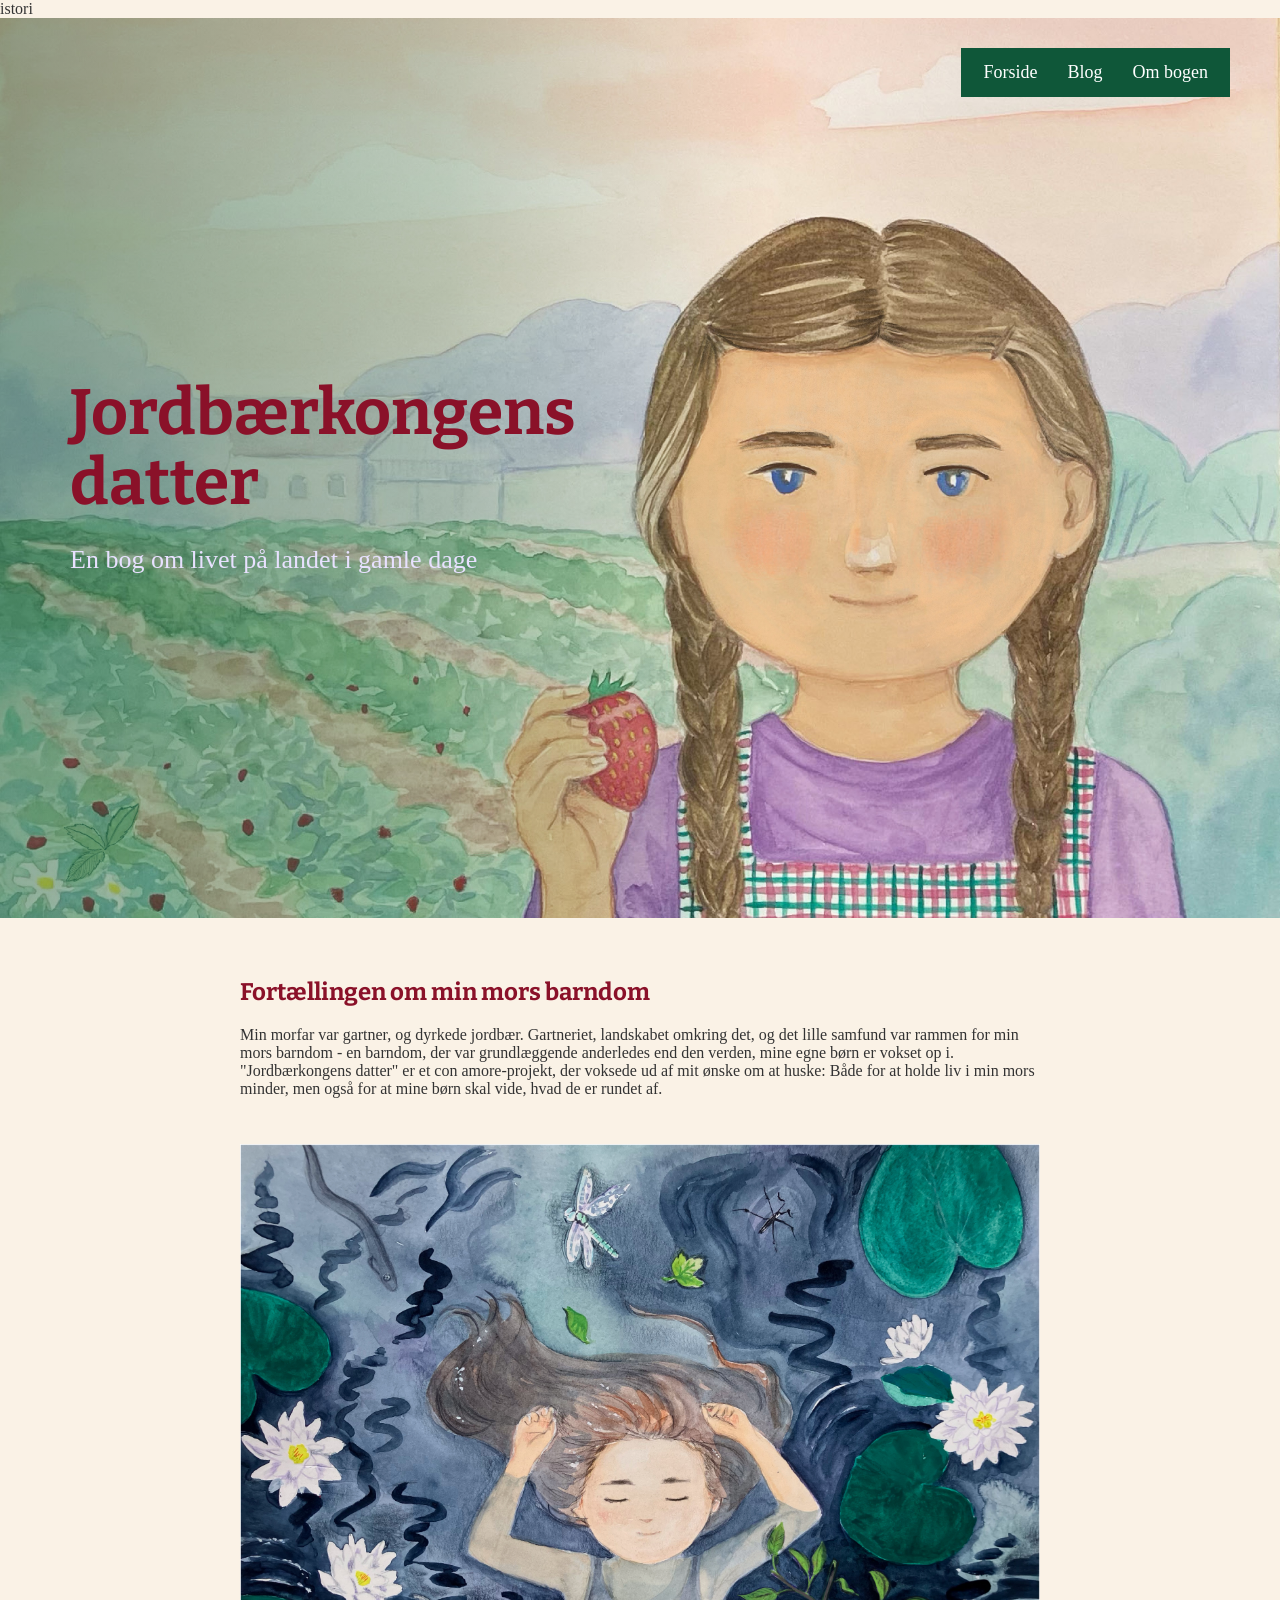
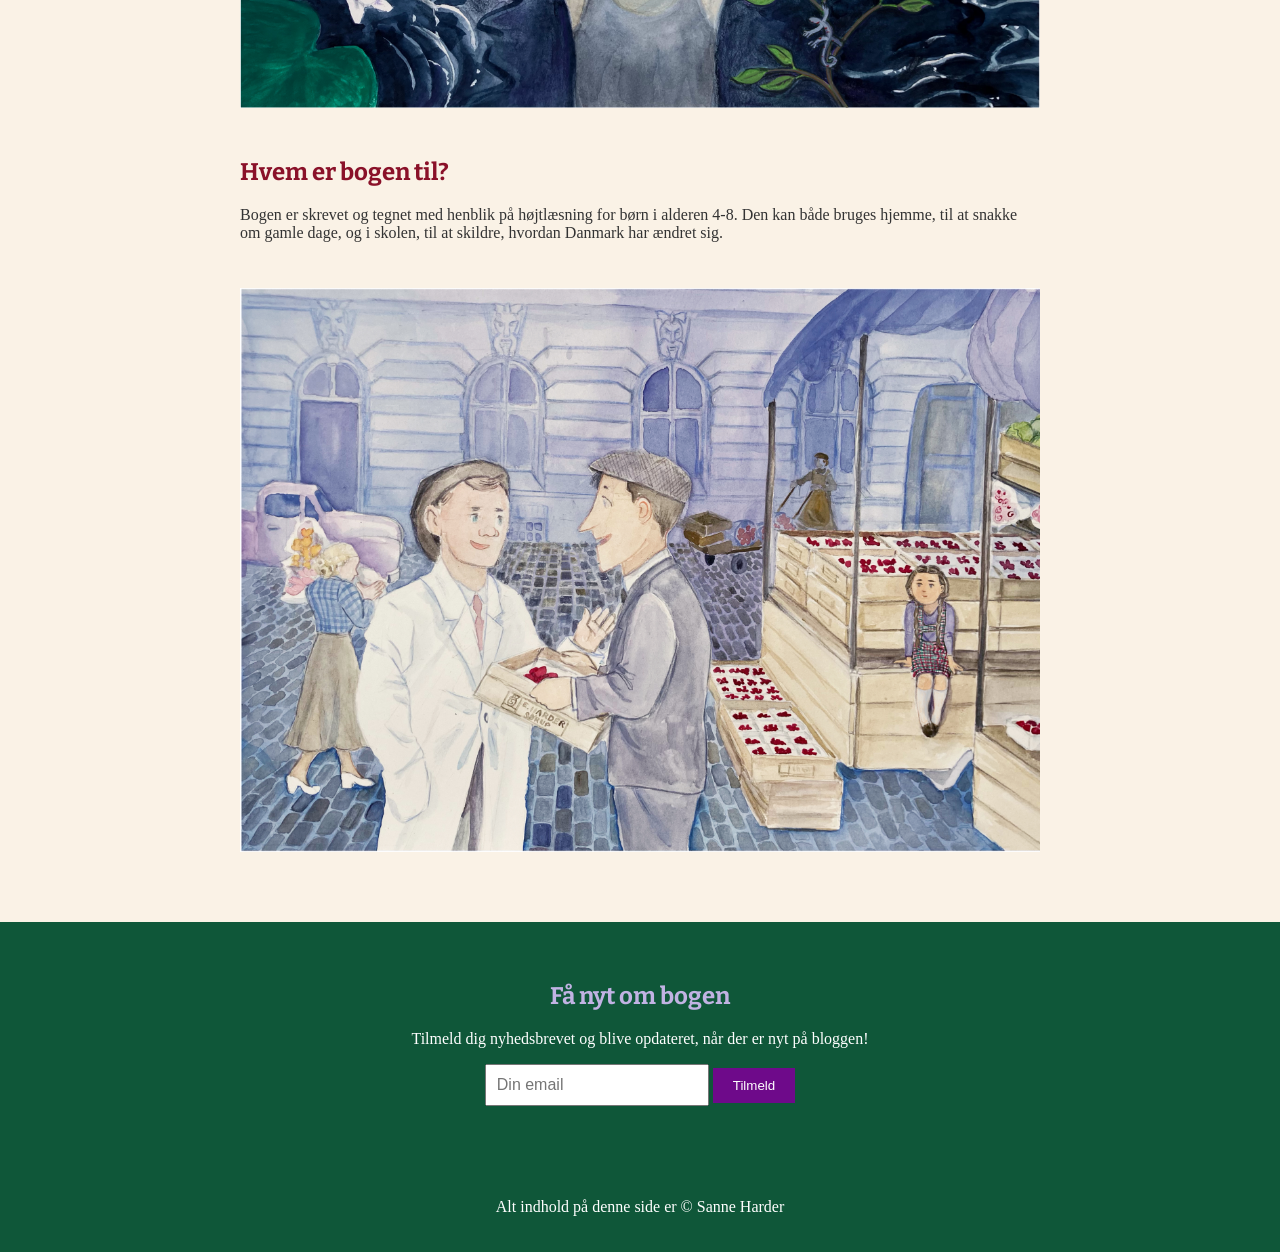
==== index.html @ 0c237968 "Update index.html" ====
istori<!DOCTYPE html>
<html lang="da">
<head>
<meta charset="UTF-8">
<meta name="viewport" content="width=device-width, initial-scale=1.0">
<title>Jordbærkongens datter</title>
<link rel="stylesheet" href="css/style.css">
  <link href="https://fonts.googleapis.com/css2?family=Bitter:wght@400;600&display=swap" rel="stylesheet">
</head>

<body>

<header class="hero">

<nav class="nav">
<a href="index.html">Forside</a>
<a href="blog.html">Blog</a>
<a href="about.html">Om bogen</a>
</nav>

<div class="hero-text">
<h1>Jordbærkongens datter</h1>
<p class="subtitle">En bog om livet på landet i gamle dage</p>
</div>

</header>

<section class="content">

<h2>Fortællingen om min mors barndom</h2>

<p>
Min morfar var gartner, og dyrkede jordbær. Gartneriet, landskabet omkring det, og det lille samfund var rammen for min mors barndom - en barndom, der var grundlæggende anderledes end den verden, mine egne børn er vokset op i.
"Jordbærkongens datter" er et con amore-projekt, der voksede ud af mit ønske om at huske: Både for at holde liv i min mors minder, men også for at mine børn skal vide, hvad de er rundet af. 
</p>

<img src="images/illustration1.jpg" class="illustration">

<h2>Hvem er bogen til?</h2>

<p>
Bogen er skrevet og tegnet med henblik på højtlæsning for børn i alderen 4-8. Den kan både bruges hjemme, til at snakke om gamle dage, og i skolen, til at skildre, hvordan Danmark har ændret sig. 
</p>

<img src="images/illustration2.jpg" class="illustration">


</section>

<section class="newsletter">

<h2 style="color: #c1b3e3;">Få nyt om bogen</h2>

<p>Tilmeld dig nyhedsbrevet og blive opdateret, når der er nyt på bloggen!</p>

<form>
<input type="email" placeholder="Din email">
<button>Tilmeld</button>
</form>

</section>

<footer>

<p>Alt indhold på denne side er © Sanne Harder</p>

</footer>

</body>
</html>
---- css/style.css ----
body{
margin:0;
font-family: Georgia, serif;
background:#faf2e6;
color:#333;
}

h1, h2, h3, h4, h5, h6{
font-family: "Bitter", Georgia, serif;
    color: #8a1129;
}

.nav{
position:absolute;
top:30px;
right:50px;
display:flex;
gap:30px;
padding:14px 22px;
background:#0F5739;
}

.nav a{
color:white;
text-decoration:none;
font-size:18px;
}

.hero{
height:100vh;
background:
linear-gradient(to right, rgba(15,87,57,0.45) 0%, rgba(15,87,57,0.25) 35%, rgba(15,87,57,0) 60%),
url("../images/jordbaerkongens_datter.jpg");
background-size:cover;
background-position:center;
color:white;
position:relative;
}

.hero-text{
position:absolute;
left:70px;
top:50%;
transform:translateY(-50%);
max-width:420px;
text-align:left;
}

.hero-text h1{
font-size:64px;
line-height:1.1;
margin-bottom:10px;
}

.subtitle{
font-size:26px;
color:#E8E1FF;
}

.banner img{
width:100%;
height:300px;
object-fit:cover;
}

.content{
max-width:800px;
margin:auto;
padding:40px;
}

.illustration{
width:100%;
margin:30px 0;
}

.newsletter{
background:#0F5739;
color:white;
text-align:center;
padding:40px;
}

.newsletter input{
padding:10px;
font-size:16px;
}

.newsletter button{
background:#6E0A8A;
color:white;
border:none;
padding:10px 20px;
}

.post{
margin-bottom:40px;
}

.date{
color:#6E0A8A;
font-size:14px;
}

footer{
text-align:center;
padding:20px;
background:#0F5739;
color:white;
}

/* Mobile */

@media (max-width:768px){

.hero{
background:none;
color:#0F5739;
}

.hero-text h1{
font-size:36px;
}

.nav{
flex-direction:column;
align-items:center;
}

}
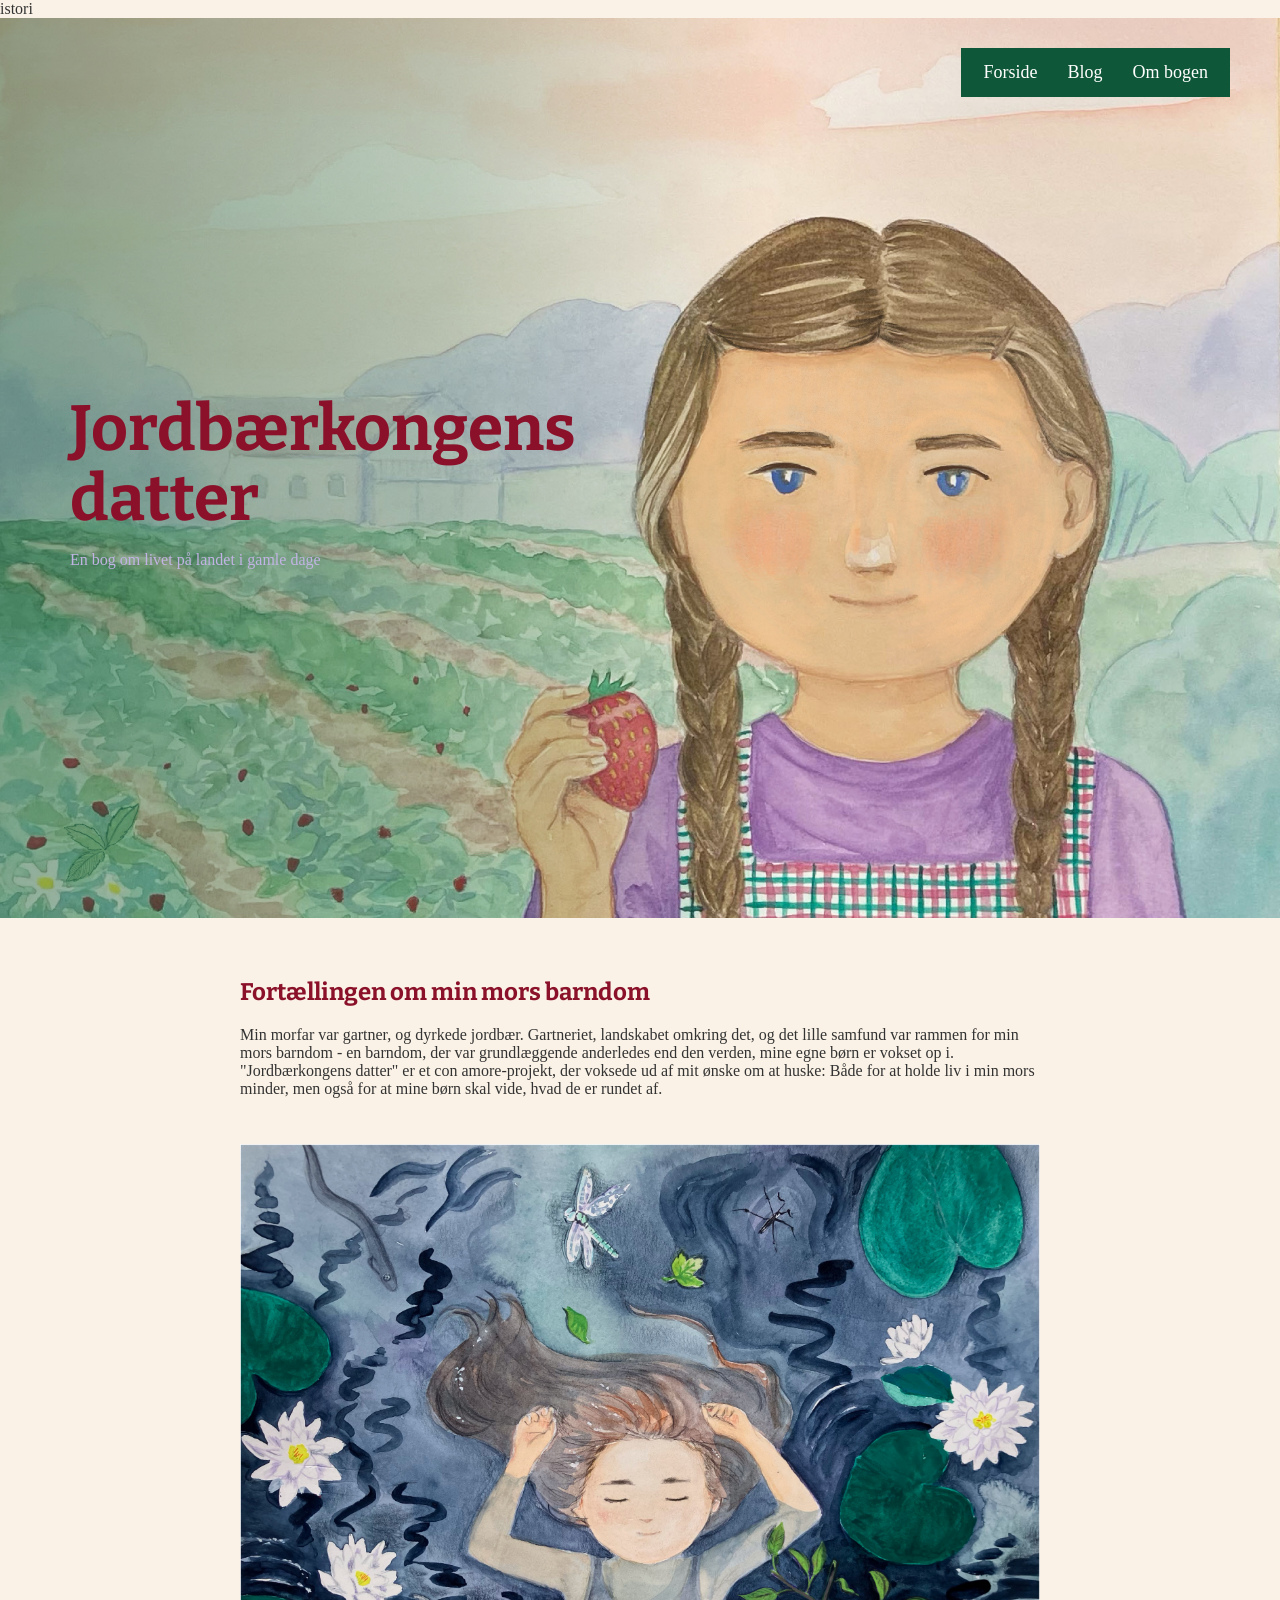
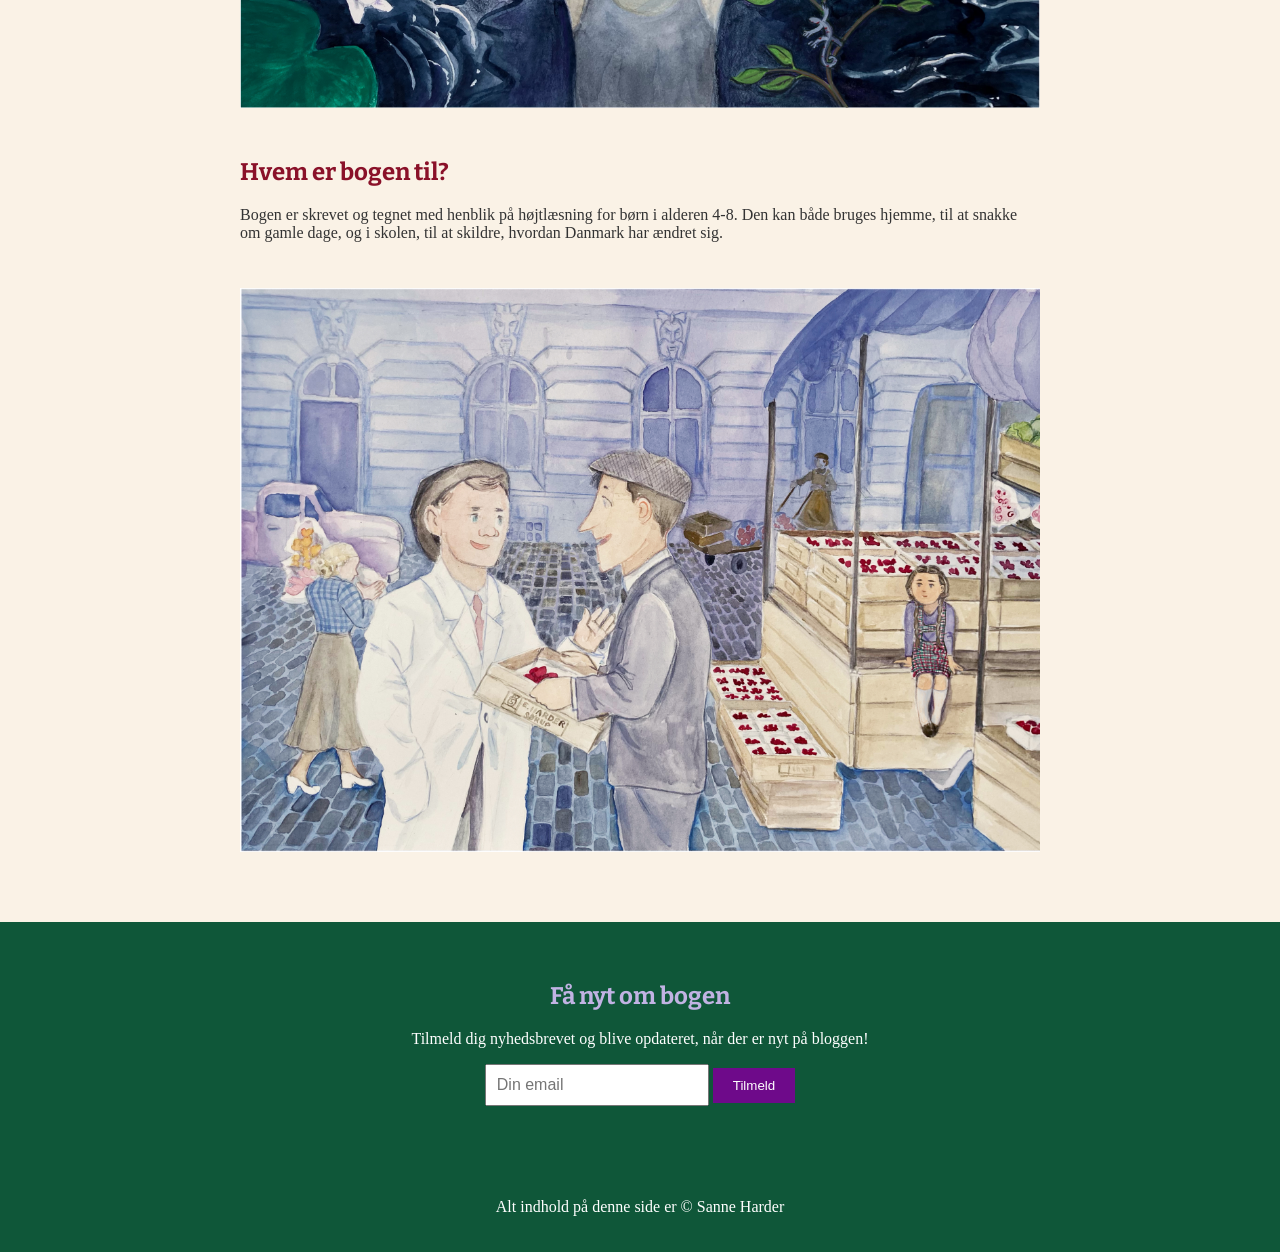
==== commit 9f3a2bda: "Update index.html" ====
--- a/index.html
+++ b/index.html
@@ -20,7 +20,7 @@
 
 <div class="hero-text">
 <h1>Jordbærkongens datter</h1>
-<p class="subtitle">En bog om livet på landet i gamle dage</p>
+<p style="color: #c1b3e3; class="subtitle">En bog om livet på landet i gamle dage</p>
 </div>
 
 </header>
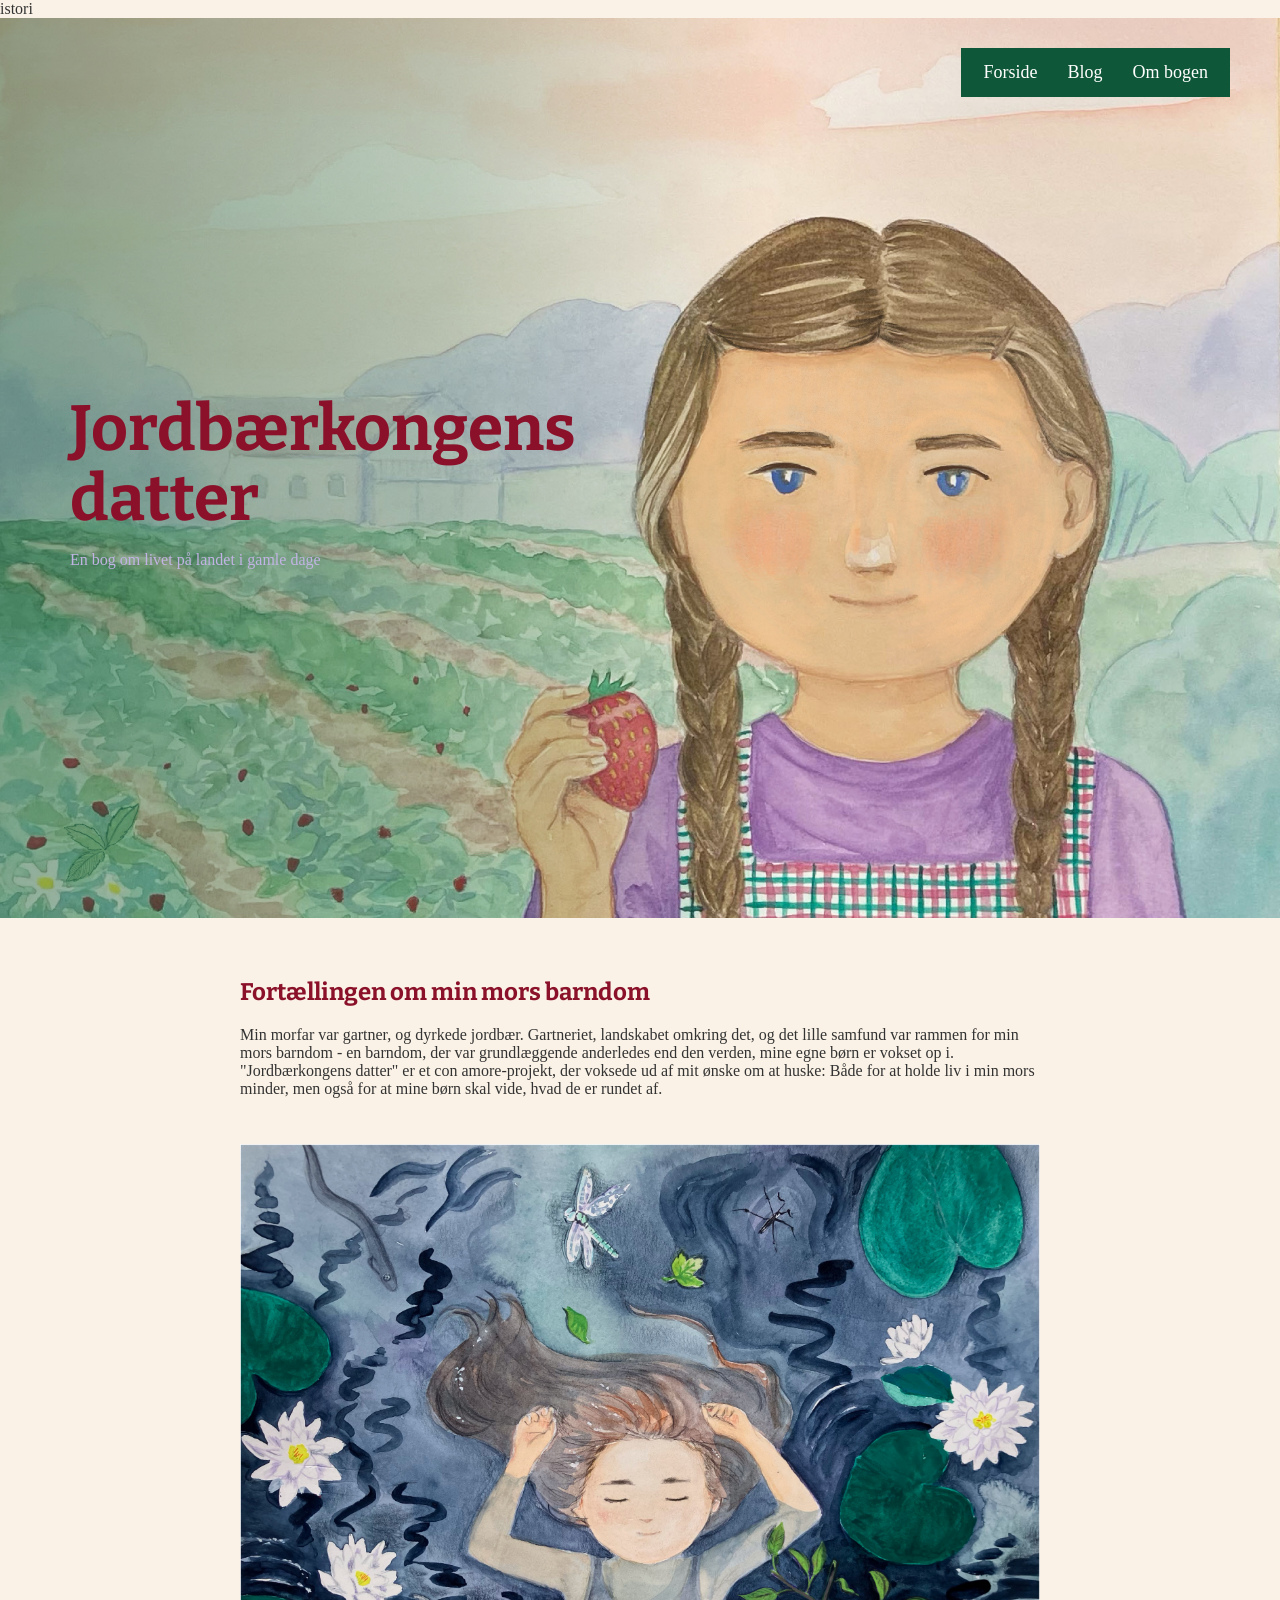
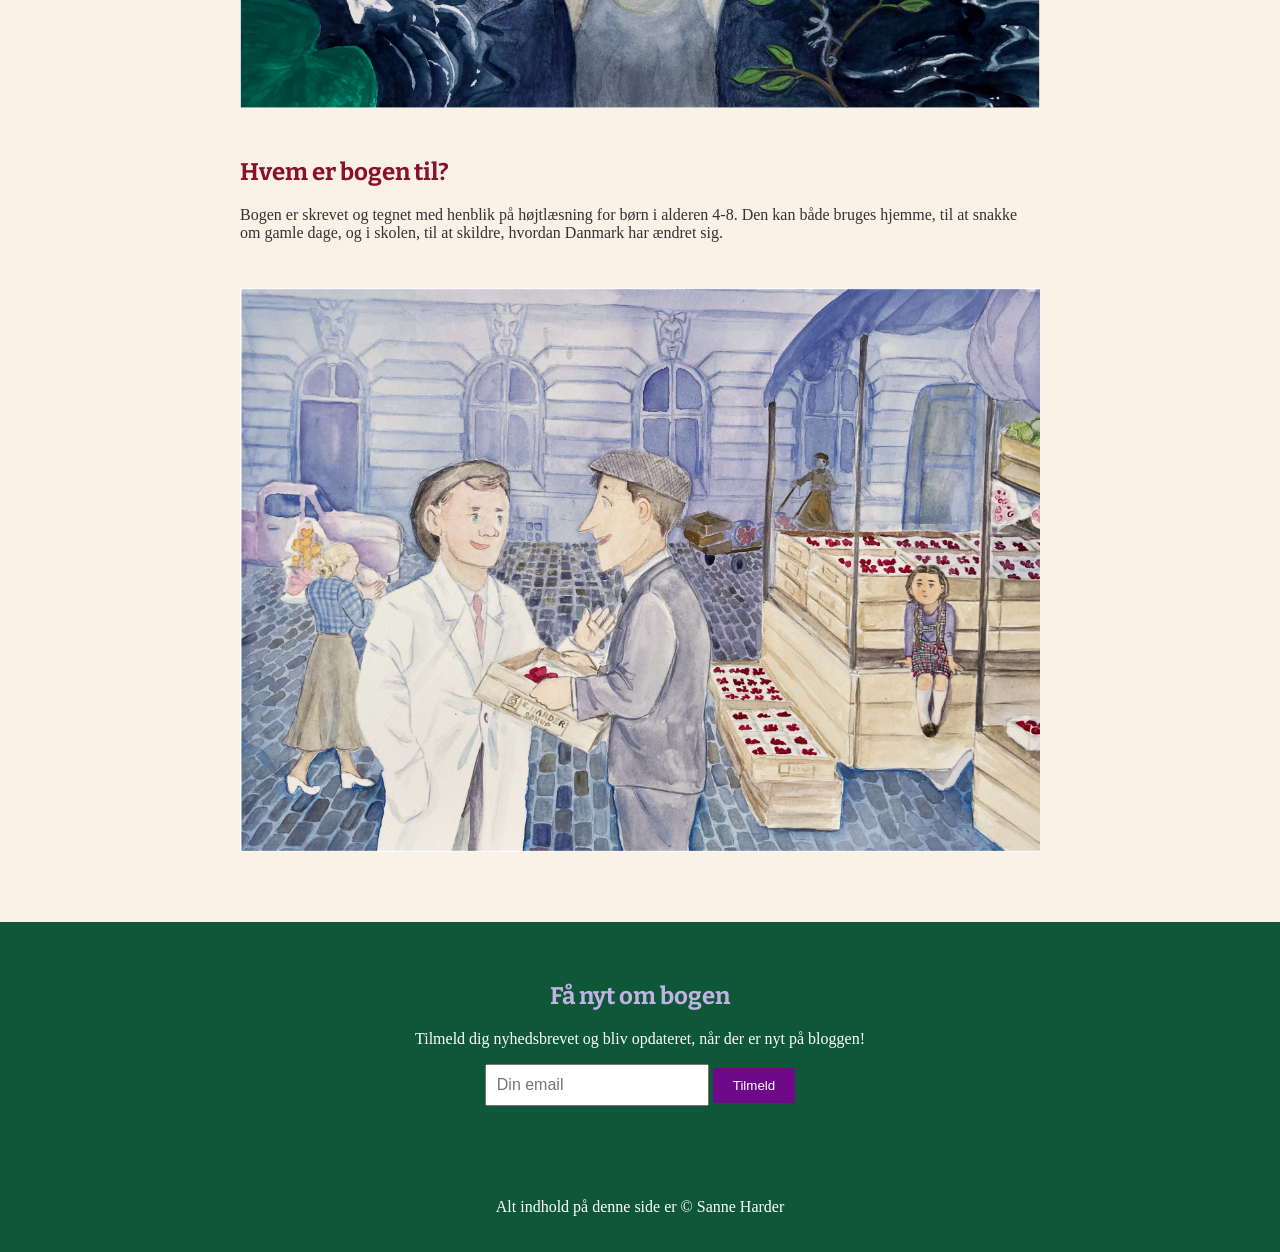
==== commit 4a353c30: "Update index.html" ====
--- a/index.html
+++ b/index.html
@@ -51,7 +51,7 @@
 
 <h2 style="color: #c1b3e3;">Få nyt om bogen</h2>
 
-<p>Tilmeld dig nyhedsbrevet og blive opdateret, når der er nyt på bloggen!</p>
+<p>Tilmeld dig nyhedsbrevet og bliv opdateret, når der er nyt på bloggen!</p>
 
 <form>
 <input type="email" placeholder="Din email">
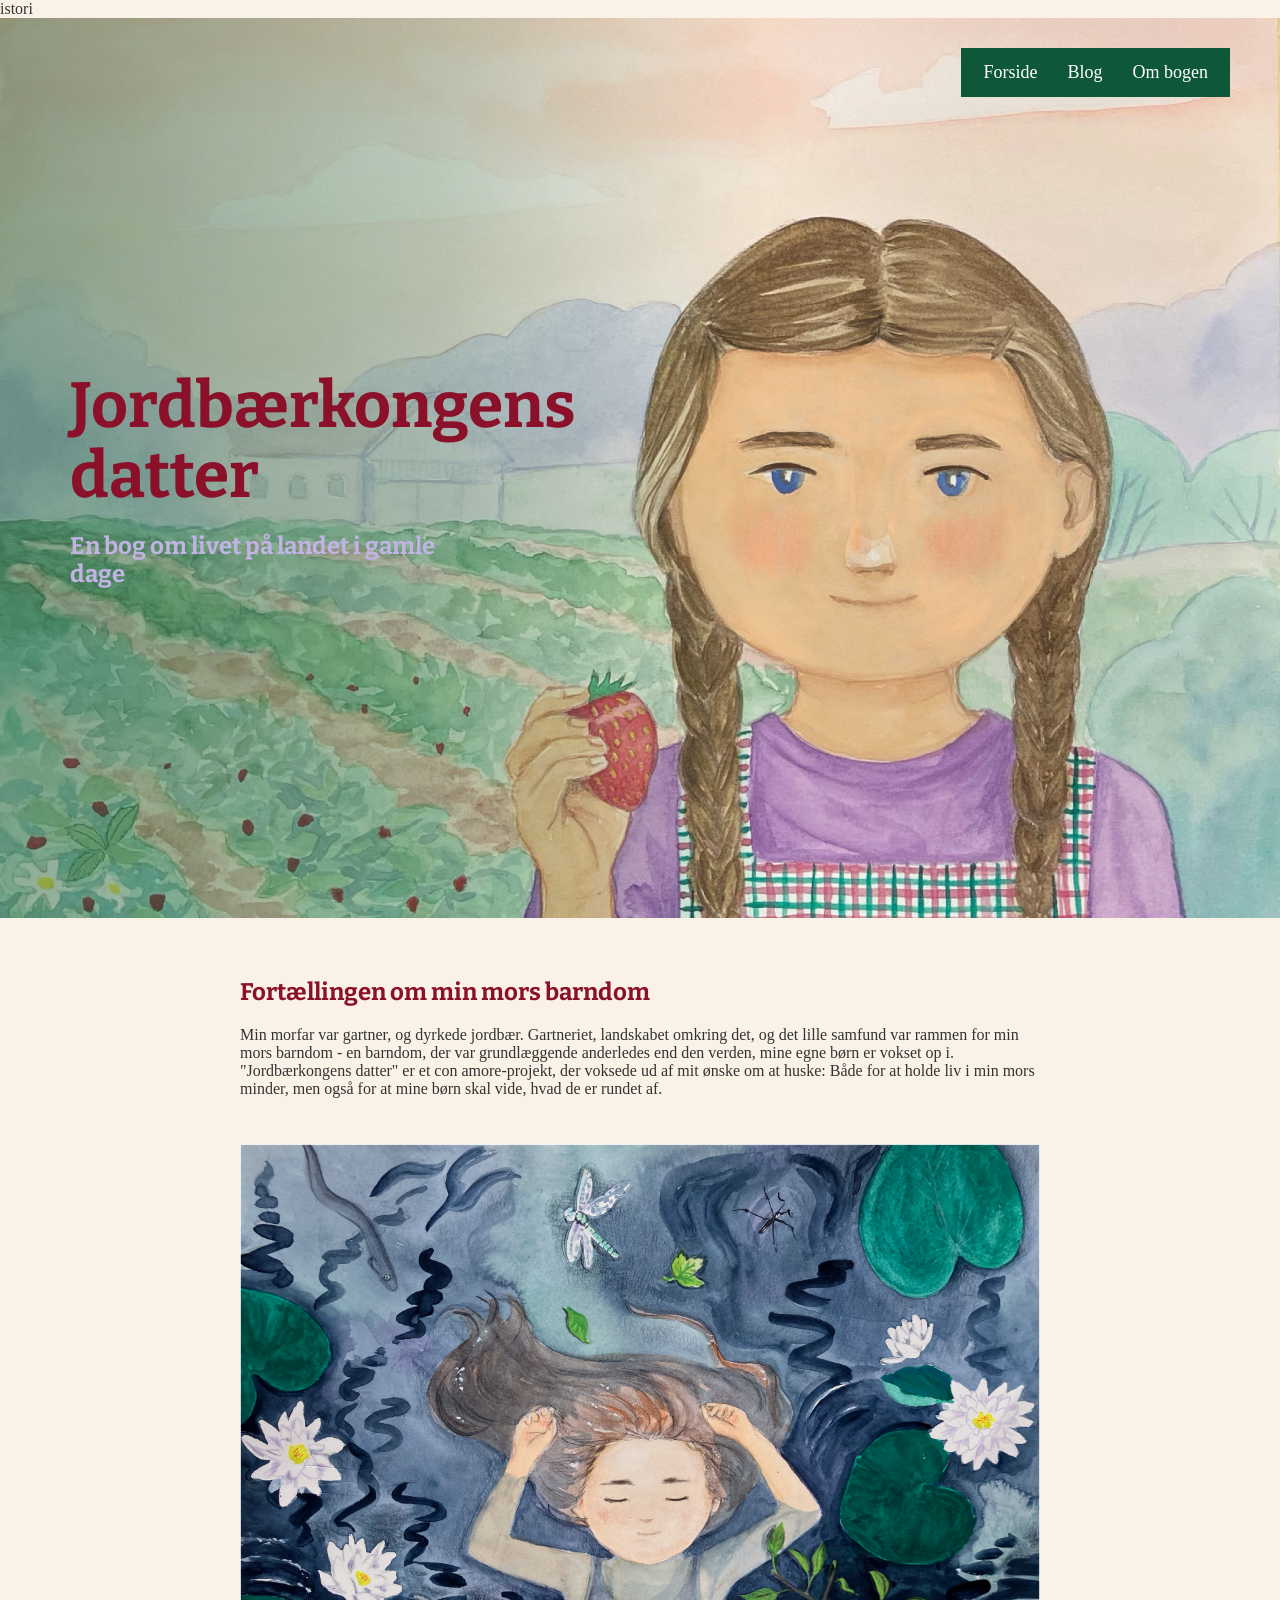
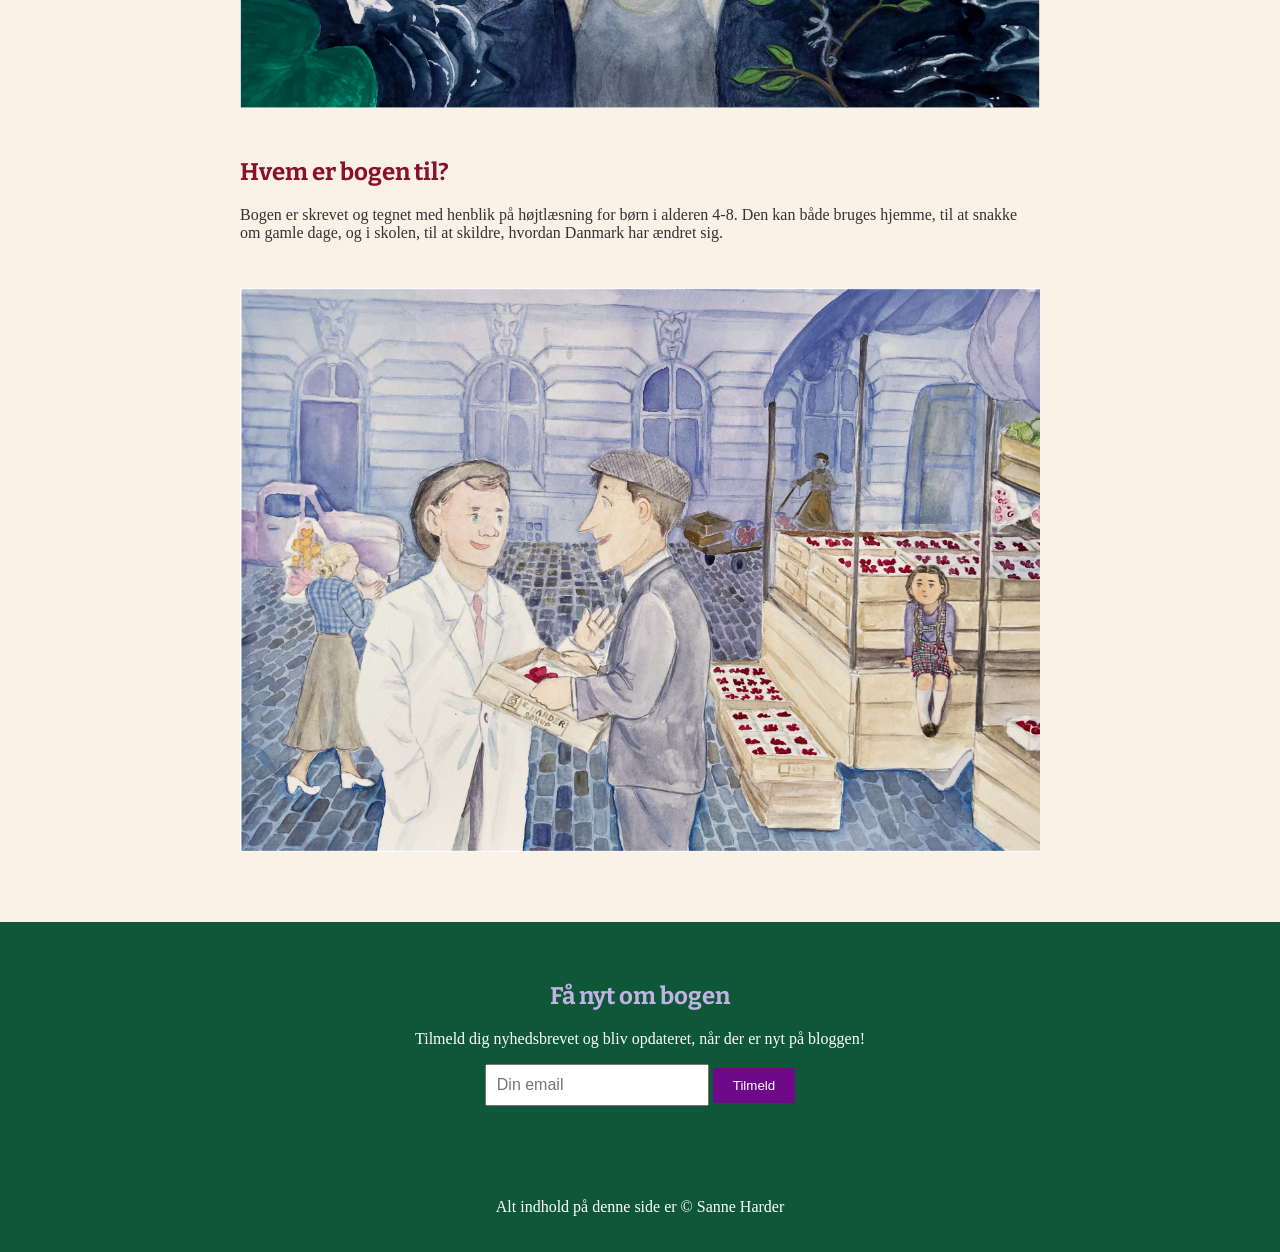
==== commit 55258fe7: "Update index.html" ====
--- a/index.html
+++ b/index.html
@@ -20,7 +20,7 @@
 
 <div class="hero-text">
 <h1>Jordbærkongens datter</h1>
-<p style="color: #c1b3e3; class="subtitle">En bog om livet på landet i gamle dage</p>
+<h2 style="color: #c1b3e3; class="subtitle">En bog om livet på landet i gamle dage</h2>
 </div>
 
 </header>
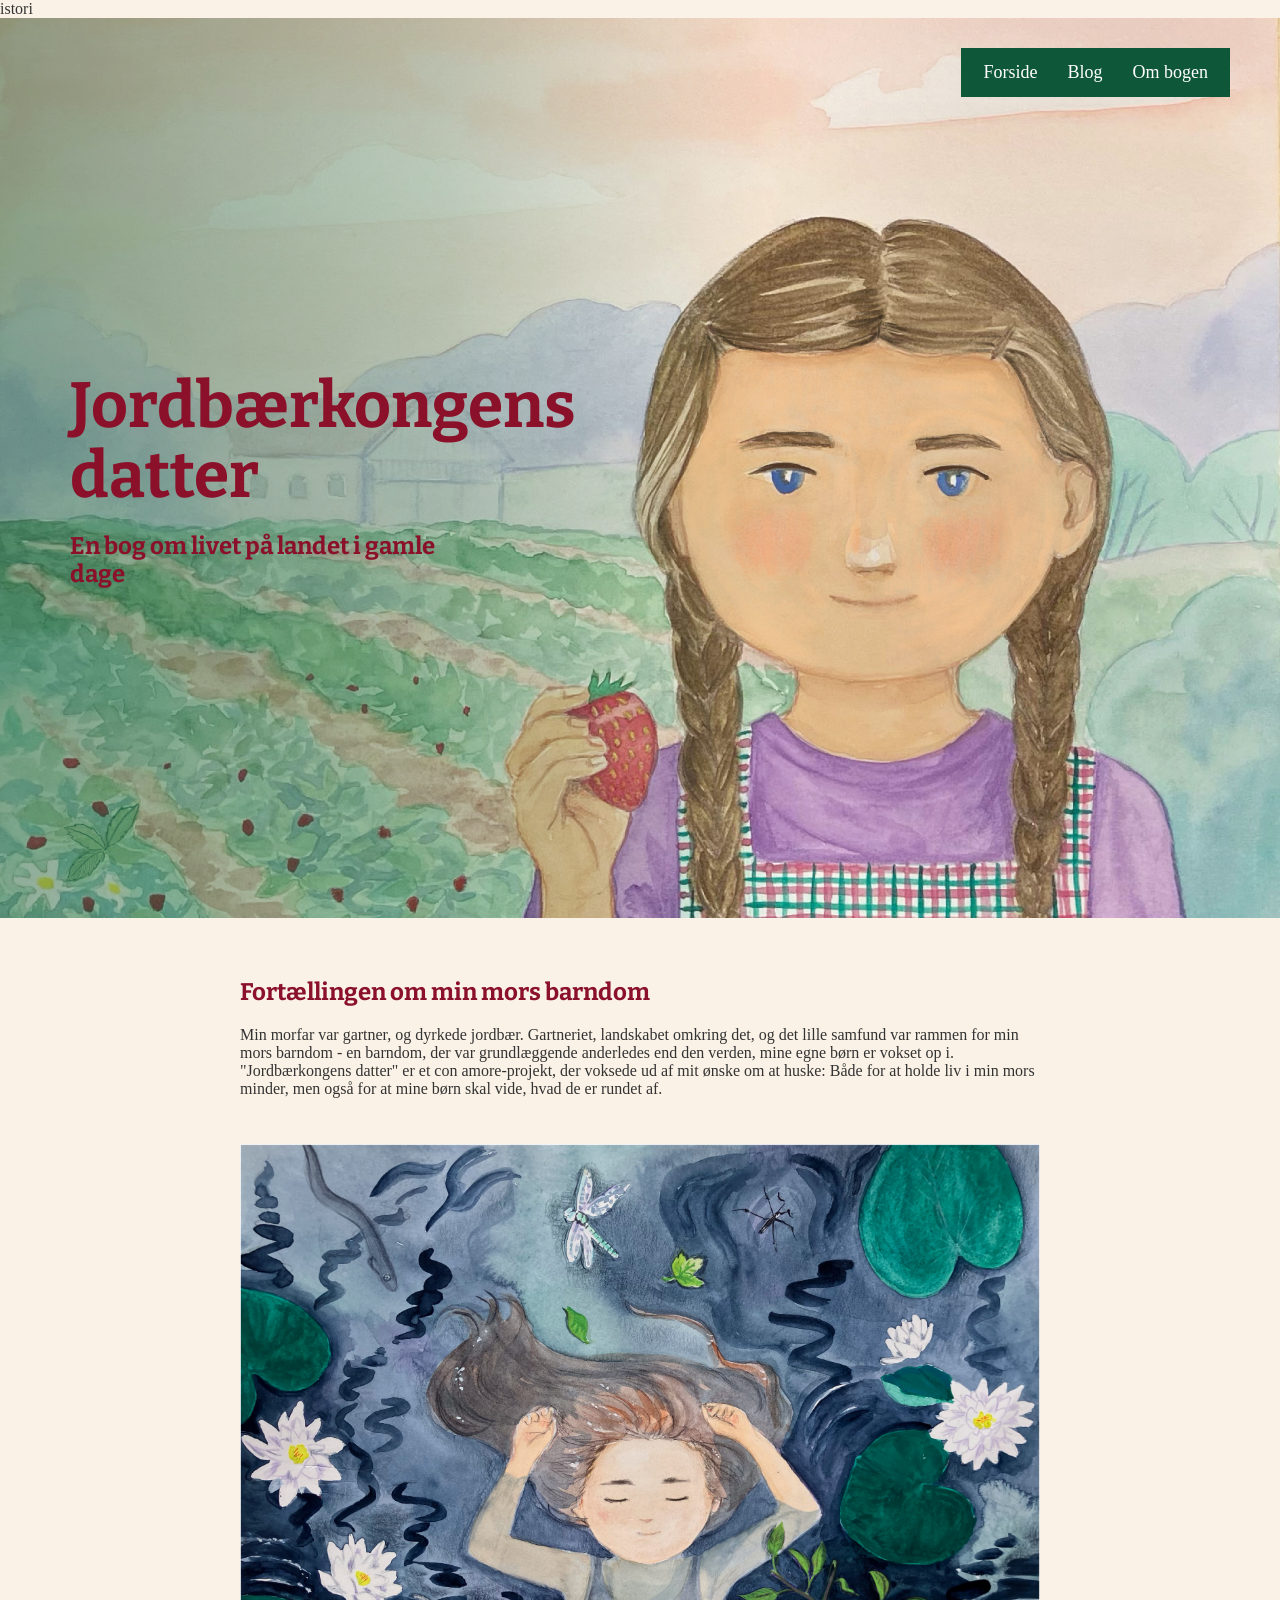
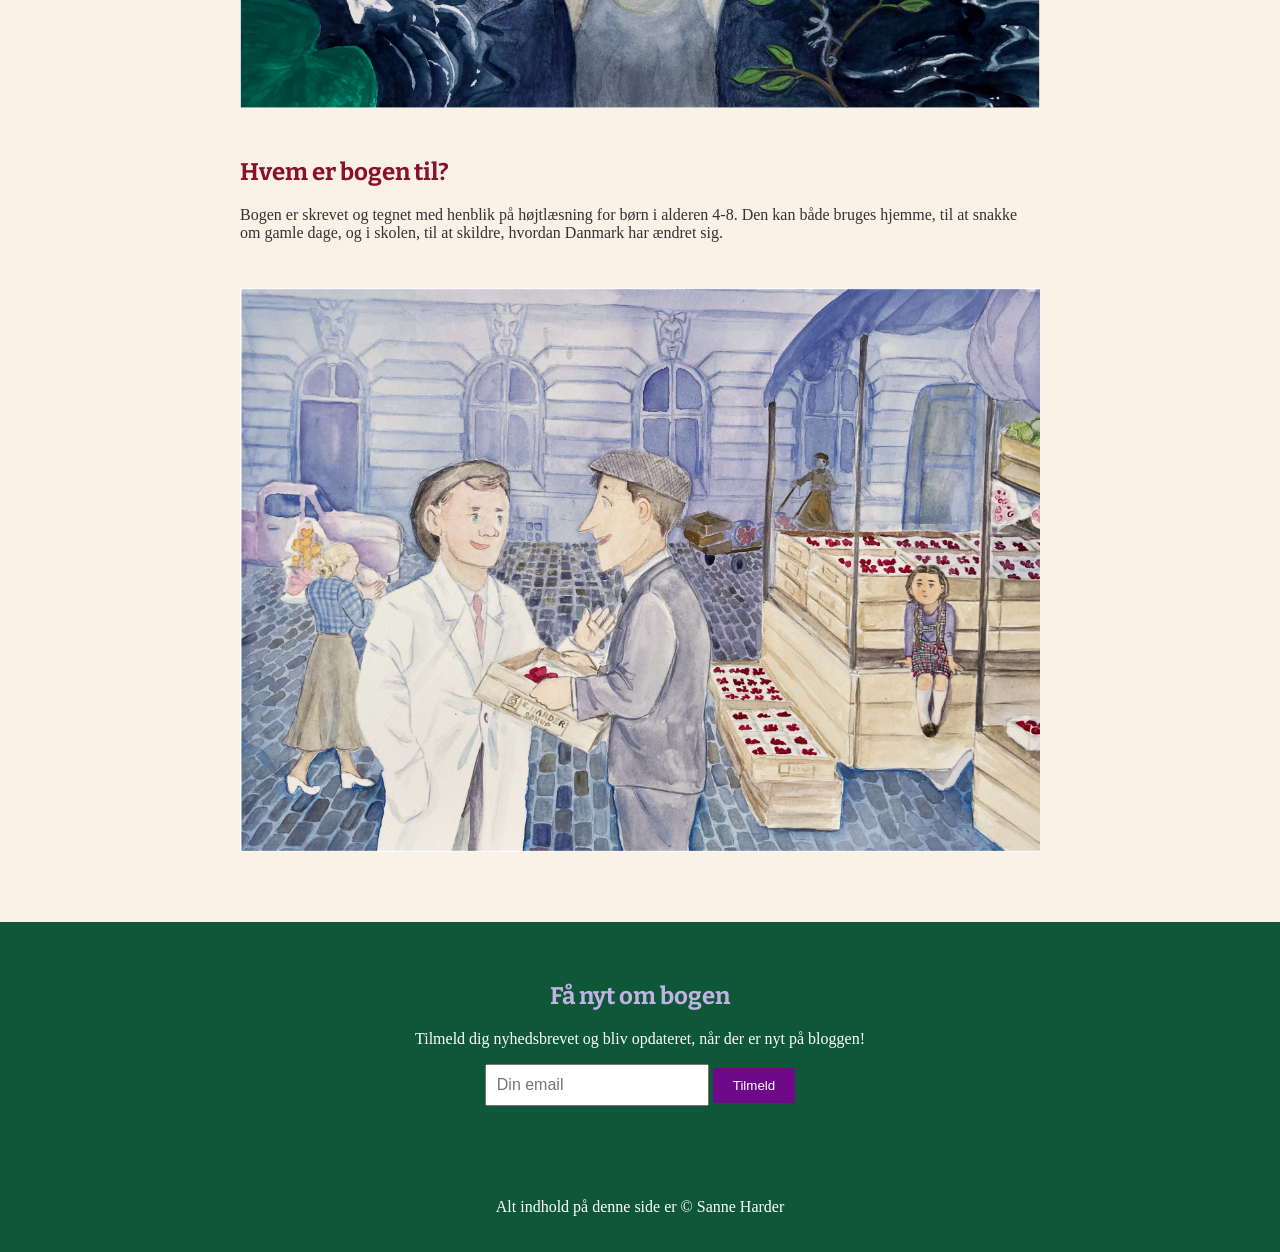
==== commit d6639fda: "Update index.html" ====
--- a/index.html
+++ b/index.html
@@ -20,7 +20,7 @@
 
 <div class="hero-text">
 <h1>Jordbærkongens datter</h1>
-<h2 style="color: #c1b3e3; class="subtitle">En bog om livet på landet i gamle dage</h2>
+<h2 style="color: #8a1129; class="subtitle">En bog om livet på landet i gamle dage</h2>
 </div>
 
 </header>
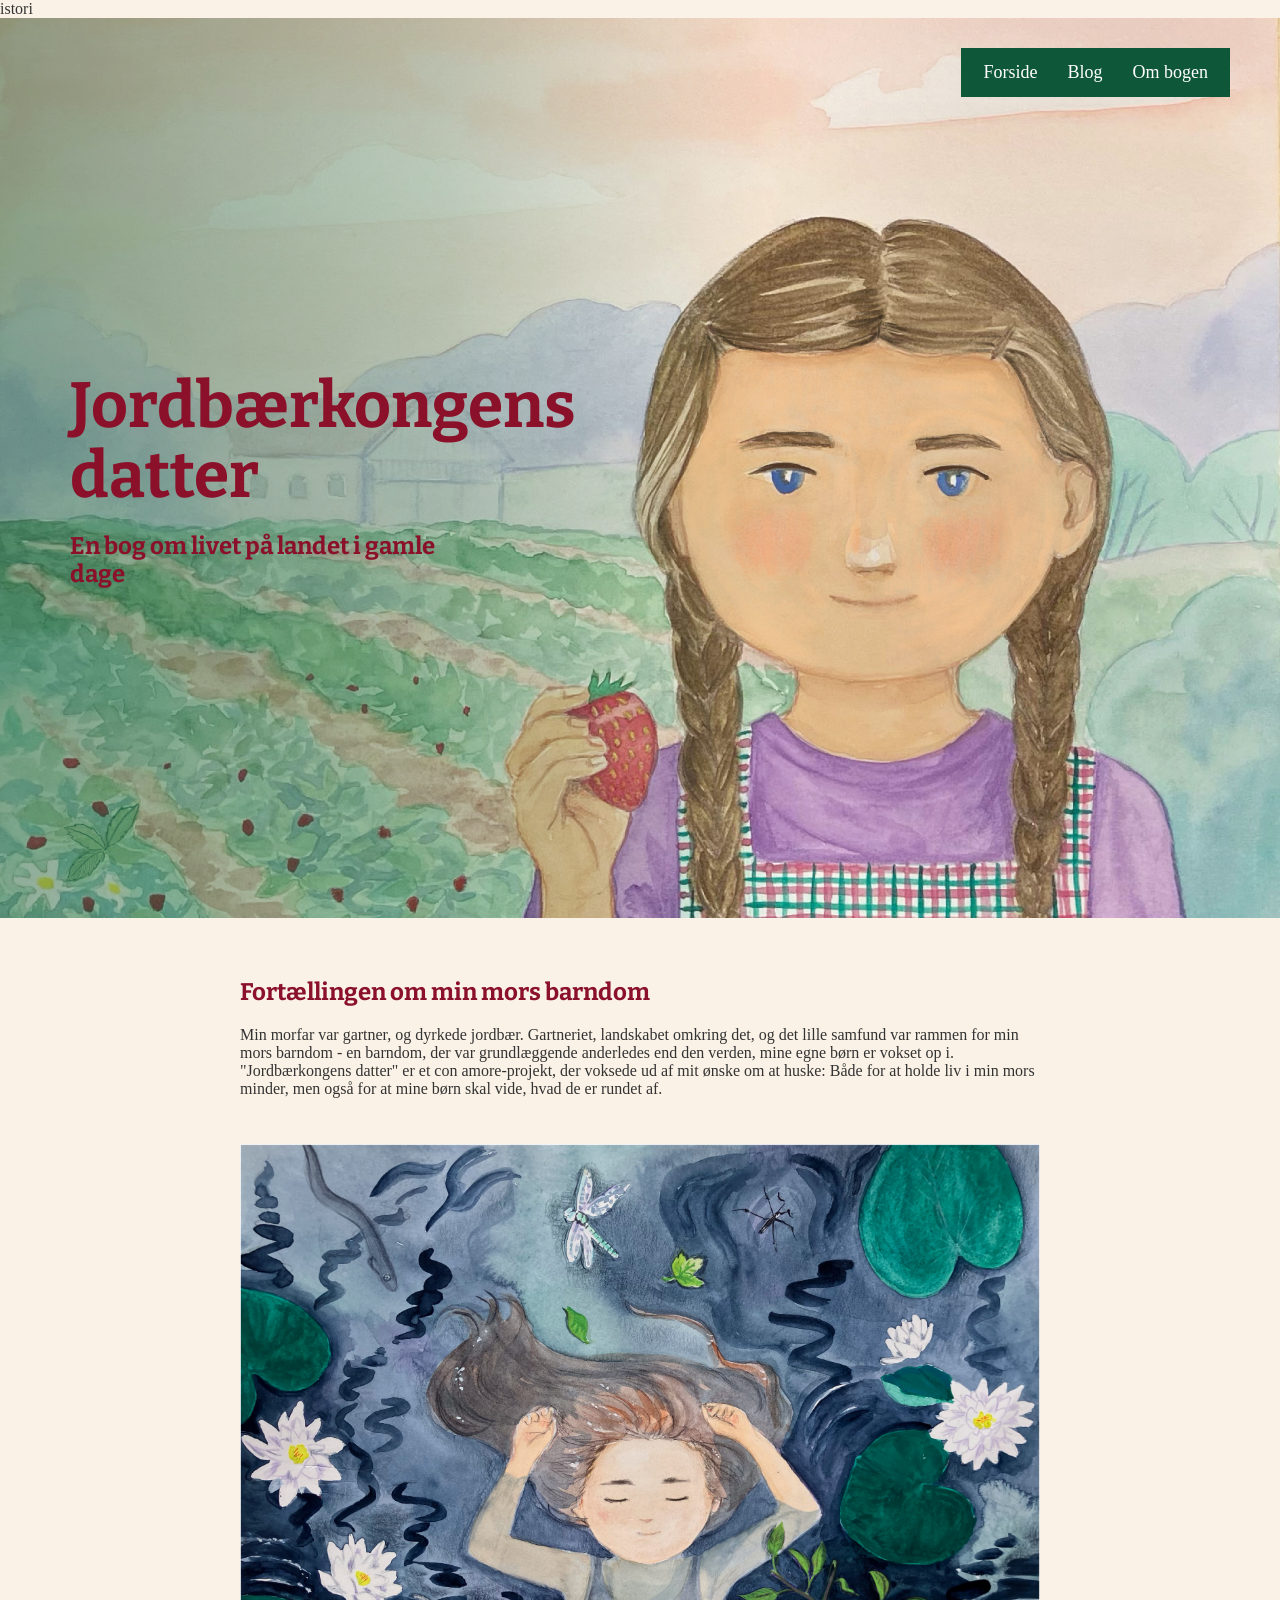
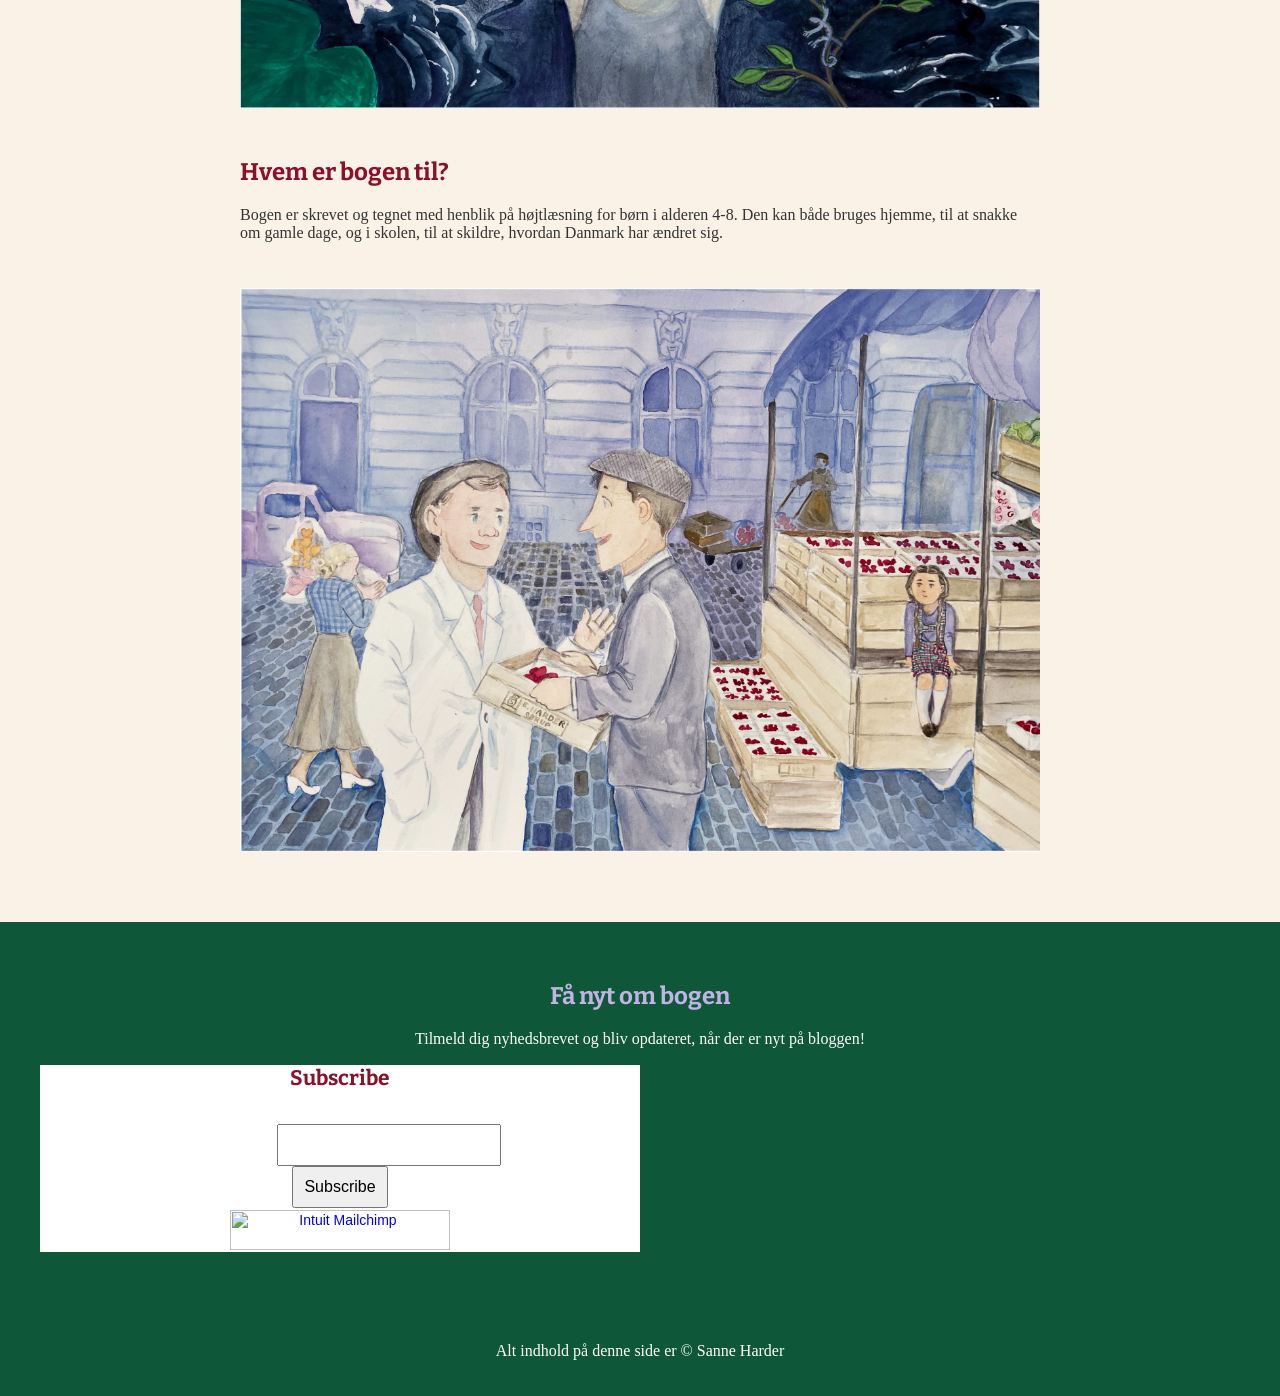
==== commit 0bd4aa93: "Sat mailchimp kode ind" ====
--- a/index.html
+++ b/index.html
@@ -53,10 +53,777 @@
 
 <p>Tilmeld dig nyhedsbrevet og bliv opdateret, når der er nyt på bloggen!</p>
 
-<form>
-<input type="email" placeholder="Din email">
-<button>Tilmeld</button>
+<div id="mc_embed_shell">
+      <link href="//cdn-images.mailchimp.com/embedcode/classic-061523.css" rel="stylesheet" type="text/css">
+  <style type="text/css">
+        #mc_embed_signup{background:#fff; false;clear:left; font:14px Helvetica,Arial,sans-serif; width: 600px;}
+        /* Add your own Mailchimp form style overrides in your site stylesheet or in this style block.
+           We recommend moving this block and the preceding CSS link to the HEAD of your HTML file. */
+</style>
+<div id="mc_embed_signup">
+    <form action="https://github.us11.list-manage.com/subscribe/post?u=32e0e0b4f918acc6478ac3cf6&amp;id=2d124d358f&amp;f_id=0020d6e3f0" method="post" id="mc-embedded-subscribe-form" name="mc-embedded-subscribe-form" class="validate" target="_blank">
+        <div id="mc_embed_signup_scroll"><h2>Subscribe</h2>
+            <div class="indicates-required"><span class="asterisk">*</span> indicates required</div>
+            <div class="mc-field-group"><label for="mce-EMAIL">Email Address <span class="asterisk">*</span></label><input type="email" name="EMAIL" class="required email" id="mce-EMAIL" required="" value=""></div>
+        <div id="mce-responses" class="clear foot">
+            <div class="response" id="mce-error-response" style="display: none;"></div>
+            <div class="response" id="mce-success-response" style="display: none;"></div>
+        </div>
+    <div aria-hidden="true" style="position: absolute; left: -5000px;">
+        /* real people should not fill this in and expect good things - do not remove this or risk form bot signups */
+        <input type="text" name="b_32e0e0b4f918acc6478ac3cf6_2d124d358f" tabindex="-1" value="">
+    </div>
+        <div class="optionalParent">
+            <div class="clear foot">
+                <input type="submit" name="subscribe" id="mc-embedded-subscribe" class="button" value="Subscribe">
+                <p style="margin: 0px auto;"><a href="http://eepurl.com/jB8Avo" title="Mailchimp - email marketing made easy and fun"><span style="display: inline-block; background-color: transparent; border-radius: 4px;"><img class="refferal_badge" src="https://digitalasset.intuit.com/render/content/dam/intuit/mc-fe/en_us/images/intuit-mc-rewards-text-dark.svg" alt="Intuit Mailchimp" style="width: 220px; height: 40px; display: flex; padding: 2px 0px; justify-content: center; align-items: center;"></span></a></p>
+            </div>
+        </div>
+    </div>
 </form>
+</div>
+<script type="text/javascript" src="//s3.amazonaws.com/downloads.mailchimp.com/js/mc-validate.js"></script><script type="text/javascript">(function($) {window.fnames = new Array(); window.ftypes = new Array();fnames[0]='EMAIL';ftypes[0]='email';fnames[1]='FNAME';ftypes[1]='text';fnames[2]='LNAME';ftypes[2]='text';fnames[3]='ADDRESS';ftypes[3]='address';fnames[4]='PHONE';ftypes[4]='phone';fnames[5]='BIRTHDAY';ftypes[5]='birthday';fnames[6]='COMPANY';ftypes[6]='text';}(jQuery));var $mcj = jQuery.noConflict(true);
+    // SMS Phone Multi-Country Functionality
+    if(!window.MC) {
+      window.MC = {};
+    }
+    window.MC.smsPhoneData = {
+      defaultCountryCode: 'DK',
+      programs: [],
+      smsProgramDataCountryNames: []
+    };
+
+    function getCountryUnicodeFlag(countryCode) {
+       return countryCode.toUpperCase().replace(/./g, (char) => String.fromCodePoint(char.charCodeAt(0) + 127397))
+    };
+
+    // HTML sanitization function to prevent XSS
+    function sanitizeHtml(str) {
+      if (typeof str !== 'string') return '';
+      return str
+        .replace(/&/g, '&amp;')
+        .replace(/</g, '&lt;')
+        .replace(/>/g, '&gt;')
+        .replace(/"/g, '&quot;')
+        .replace(/'/g, '&#x27;')
+        .replace(/\//g, '&#x2F;');
+    }
+
+    // URL sanitization function to prevent javascript: and data: URLs
+    function sanitizeUrl(url) {
+      if (typeof url !== 'string') return '';
+      const trimmedUrl = url.trim().toLowerCase();
+      if (trimmedUrl.startsWith('javascript:') || trimmedUrl.startsWith('data:') || trimmedUrl.startsWith('vbscript:')) {
+        return '#';
+      }
+      return url;
+    }
+
+    const getBrowserLanguage = () => {
+      if (!window?.navigator?.language?.split('-')[1]) {
+        return window?.navigator?.language?.toUpperCase();
+      }
+      return window?.navigator?.language?.split('-')[1];
+    };
+
+    function getDefaultCountryProgram(defaultCountryCode, smsProgramData) {
+      if (!smsProgramData || smsProgramData.length === 0) {
+        return null;
+      }
+
+      const browserLanguage = getBrowserLanguage();
+
+      if (browserLanguage) {
+        const foundProgram = smsProgramData.find(
+          (program) => program?.countryCode === browserLanguage,
+        );
+        if (foundProgram) {
+          return foundProgram;
+        }
+      }
+
+      if (defaultCountryCode) {
+        const foundProgram = smsProgramData.find(
+          (program) => program?.countryCode === defaultCountryCode,
+        );
+        if (foundProgram) {
+          return foundProgram;
+        }
+      }
+
+      return smsProgramData[0];
+    }
+
+    function updateSmsLegalText(countryCode, fieldName) {
+      if (!countryCode || !fieldName) {
+        return;
+      }
+      
+      const programs = window?.MC?.smsPhoneData?.programs;
+      if (!programs || !Array.isArray(programs)) {
+        return;
+      }
+      
+      const program = programs.find(program => program?.countryCode === countryCode);
+      if (!program || !program.requiredTemplate) {
+        return;
+      }
+      
+      const legalTextElement = document.querySelector('#legal-text-' + fieldName);
+      if (!legalTextElement) {
+        return;
+      }
+      
+      // Remove HTML tags and clean up the text
+      const divRegex = new RegExp('</?[div][^>]*>', 'gi');
+      const fullAnchorRegex = new RegExp('<a.*?</a>', 'g');
+      const anchorRegex = new RegExp('<a href="(.*?)" target="(.*?)">(.*?)</a>');
+      
+      const template = program.requiredTemplate.replace(divRegex, '');
+      
+      
+
+      legalTextElement.textContent = '';
+      const parts = template.split(/(<a href=".*?" target=".*?">.*?<\/a>)/g);
+      parts.forEach(function(part) {
+        if (!part) {
+          return;
+        }
+        const anchorMatch = part.match(/<a href="(.*?)" target="(.*?)">(.*?)<\/a>/);
+        if (anchorMatch) {
+          const linkElement = document.createElement('a');
+          linkElement.href = sanitizeUrl(anchorMatch[1]);
+          linkElement.target = sanitizeHtml(anchorMatch[2]);
+          linkElement.textContent = sanitizeHtml(anchorMatch[3]);
+          legalTextElement.appendChild(linkElement);
+        } else {
+          legalTextElement.appendChild(document.createTextNode(part));
+        }
+      });
+          
+    }
+
+    function generateDropdownOptions(smsProgramData) {
+      if (!smsProgramData || smsProgramData.length === 0) {
+        return '';
+      }
+      
+      return smsProgramData.map(program => {
+        const flag = getCountryUnicodeFlag(program.countryCode);
+        const countryName = getCountryName(program.countryCode);
+        const callingCode = program.countryCallingCode || '';
+        // Sanitize all values to prevent XSS
+        const sanitizedCountryCode = sanitizeHtml(program.countryCode || '');
+        const sanitizedCountryName = sanitizeHtml(countryName || '');
+        const sanitizedCallingCode = sanitizeHtml(callingCode || '');
+        return '<option value="' + sanitizedCountryCode + '">' + sanitizedCountryName + ' ' + sanitizedCallingCode + '</option>';
+      }).join('');
+    }
+
+    function getCountryName(countryCode) {
+      if (window.MC?.smsPhoneData?.smsProgramDataCountryNames && Array.isArray(window.MC.smsPhoneData.smsProgramDataCountryNames)) {
+        for (let i = 0; i < window.MC.smsPhoneData.smsProgramDataCountryNames.length; i++) {
+          if (window.MC.smsPhoneData.smsProgramDataCountryNames[i].code === countryCode) {
+            return window.MC.smsPhoneData.smsProgramDataCountryNames[i].name;
+          }
+        }
+      }
+      return countryCode;
+    }
+
+    function getDefaultPlaceholder(countryCode) {
+      if (!countryCode || typeof countryCode !== 'string') {
+        return '+1 000 000 0000'; // Default US placeholder
+      }
+      
+            var mockPlaceholders = [
+        {
+          countryCode: 'US',
+          placeholder: '+1 000 000 0000',
+          helpText: 'Include the US country code +1 before the phone number',
+        },
+        {
+          countryCode: 'GB',
+          placeholder: '+44 0000 000000',
+          helpText: 'Include the GB country code +44 before the phone number',
+        },
+        {
+          countryCode: 'CA',
+          placeholder: '+1 000 000 0000',
+          helpText: 'Include the CA country code +1 before the phone number',
+        },
+        {
+          countryCode: 'AU',
+          placeholder: '+61 000 000 000',
+          helpText: 'Include the AU country code +61 before the phone number',
+        },
+        {
+          countryCode: 'DE',
+          placeholder: '+49 000 0000000',
+          helpText: 'Fügen Sie vor der Telefonnummer die DE-Ländervorwahl +49 ein',
+        },
+        {
+          countryCode: 'FR',
+          placeholder: '+33 0 00 00 00 00',
+          helpText: 'Incluez le code pays FR +33 avant le numéro de téléphone',
+        },
+        {
+          countryCode: 'ES',
+          placeholder: '+34 000 000 000',
+          helpText: 'Incluya el código de país ES +34 antes del número de teléfono',
+        },
+        {
+          countryCode: 'NL',
+          placeholder: '+31 0 00000000',
+          helpText: 'Voeg de NL-landcode +31 toe vóór het telefoonnummer',
+        },
+        {
+          countryCode: 'BE',
+          placeholder: '+32 000 00 00 00',
+          helpText: 'Incluez le code pays BE +32 avant le numéro de téléphone',
+        },
+        {
+          countryCode: 'CH',
+          placeholder: '+41 00 000 00 00',
+          helpText: 'Fügen Sie vor der Telefonnummer die CH-Ländervorwahl +41 ein',
+        },
+        {
+          countryCode: 'AT',
+          placeholder: '+43 000 000 0000',
+          helpText: 'Fügen Sie vor der Telefonnummer die AT-Ländervorwahl +43 ein',
+        },
+        {
+          countryCode: 'IE',
+          placeholder: '+353 00 000 0000',
+          helpText: 'Include the IE country code +353 before the phone number',
+        },
+        {
+          countryCode: 'IT',
+          placeholder: '+39 000 000 0000',
+          helpText: 'Includere il prefisso internazionale IT +39 prima del numero di telefono',
+        },
+        {
+          countryCode: 'NO',
+          placeholder: '+47 000 00 000',
+          helpText: 'Inkluder NO landskode +47 før telefonnummeret',
+        },
+        {
+          countryCode: 'SE',
+          placeholder: '+46 00 000 00 00',
+          helpText: 'Inkludera SE landskod +46 före telefonnumret',
+        },
+        {
+          countryCode: 'DK',
+          placeholder: '+45 00 00 00 00',
+          helpText: 'Inkluder DK landekode +45 før telefonnummeret',
+        },
+        {
+          countryCode: 'FI',
+          placeholder: '+358 00 000 0000',
+          helpText: 'Sisällytä FI-maakoodi +358 ennen puhelinnumeroa',
+        },
+        {
+          countryCode: 'EE',
+          placeholder: '+372 0000 0000',
+          helpText: 'Lisage EE riigikood +372 telefoninumbri ette',
+        },
+        {
+          countryCode: 'PL',
+          placeholder: '+48 000 000 000',
+          helpText: 'Podaj numer kierunkowy PL +48 przed numerem telefonu',
+        },
+        {
+          countryCode: 'SK',
+          placeholder: '+421 000 000 000',
+          helpText: 'Pred telefónne číslo uveďte kód krajiny SK +421',
+        },
+        {
+          countryCode: 'LV',
+          placeholder: '+371 0000 0000',
+          helpText: 'Iekļaujiet LV valsts kodu +371 pirms tālruņa numura',
+        },
+        {
+          countryCode: 'LT',
+          placeholder: '+370 0000 0000',
+          helpText: 'Įtraukite LT šalies kodą +370 prieš telefono numerį',
+        },
+        {
+          countryCode: 'GR',
+          placeholder: '+30 000 000 0000',
+          helpText: 'Συμπεριλάβετε τον κωδικό χώρας GR +30 πριν από τον αριθμό τηλεφώνου',
+        },
+        {
+          countryCode: 'PT',
+          placeholder: '+351 000 000 000',
+          helpText: 'Inclua o código de país PT +351 antes do número de telefone',
+        },
+        {
+          countryCode: 'HR',
+          placeholder: '+385 00 000 0000',
+          helpText: 'Uključite HR pozivni broj države +385 prije telefonskog broja',
+        },
+        {
+          countryCode: 'SI',
+          placeholder: '+386 00 000 000',
+          helpText: 'Vključite SI kodo države +386 pred telefonsko številko',
+        },
+        {
+          countryCode: 'IS',
+          placeholder: '+354 000 0000',
+          helpText: 'Láttu IS landsnúmer +354 fylgja á undan símanúmerinu',
+        },
+        {
+          countryCode: 'LU',
+          placeholder: '+352 000 000 000',
+          helpText: 'Incluez le code pays LU +352 avant le numéro de téléphone',
+        },
+        {
+          countryCode: 'MC',
+          placeholder: '+377 00 00 00 00',
+          helpText: 'Incluez le code pays MC +377 avant le numéro de téléphone',
+        },
+        {
+          countryCode: 'AD',
+          placeholder: '+376 000 000',
+          helpText: 'Incloeu el codi de país AD +376 abans del número de telèfon',
+        },
+        {
+          countryCode: 'JE',
+          placeholder: '+44 0000 000000',
+          helpText: 'Include the JE country code +44 before the phone number',
+        },
+        {
+          countryCode: 'IM',
+          placeholder: '+44 0000 000000',
+          helpText: 'Include the IM country code +44 before the phone number',
+        },
+        {
+          countryCode: 'GG',
+          placeholder: '+44 0000 000000',
+          helpText: 'Include the GG country code +44 before the phone number',
+        },
+        {
+          countryCode: 'AL',
+          placeholder: '+355 00 000 0000',
+          helpText: 'Përfshini kodin e vendit AL +355 para numrit të telefonit',
+        },
+        {
+          countryCode: 'SM',
+          placeholder: '+378 0000 000000',
+          helpText: 'Includere il prefisso internazionale SM +378 prima del numero di telefono',
+        },
+        {
+          countryCode: 'FO',
+          placeholder: '+298 000000',
+          helpText: 'Inkluder FO landekode +298 før telefonnummeret',
+        },
+        {
+          countryCode: 'MT',
+          placeholder: '+356 0000 0000',
+          helpText: 'Include the MT country code +356 before the phone number',
+        },
+        {
+          countryCode: 'LI',
+          placeholder: '+423 000 0000',
+          helpText: 'Fügen Sie vor der Telefonnummer die LI-Ländervorwahl +423 ein',
+        },
+        {
+          countryCode: 'GI',
+          placeholder: '+350 000 00000',
+          helpText: 'Include the GI country code +350 before the phone number',
+        },
+        {
+          countryCode: 'MD',
+          placeholder: '+373 00 000 000',
+          helpText: 'Includeți codul de țară MD +373 înaintea numărului de telefon',
+        },
+        {
+          countryCode: 'HU',
+          placeholder: '+36 00 000 0000',
+          helpText: 'A telefonszám előtt adja meg a HU országkódot +36',
+        },
+        {
+          countryCode: 'NZ',
+          placeholder: '+64 00 000 0000',
+          helpText: 'Include the NZ country code +64 before the phone number',
+        },
+        {
+          countryCode: 'ME',
+          placeholder: '+382 00 000 000',
+          helpText: 'Uključite ME pozivni broj države +382 prije telefonskog broja',
+        },
+      ];
+
+      const selectedPlaceholder = mockPlaceholders.find(function(item) {
+        return item && item.countryCode === countryCode;
+      });
+      
+      return selectedPlaceholder ? selectedPlaceholder.placeholder : mockPlaceholders[0].placeholder;
+    }
+
+    function updatePlaceholder(countryCode, fieldName) {
+      if (!countryCode || !fieldName) {
+        return;
+      }
+      
+      const phoneInput = document.querySelector('#mce-' + fieldName);
+      if (!phoneInput) {
+        return;
+      }
+      
+      const placeholder = getDefaultPlaceholder(countryCode);
+      if (placeholder) {
+        phoneInput.placeholder = placeholder;
+      }
+    }
+
+    function updateCountryCodeInstruction(countryCode, fieldName) {
+      updatePlaceholder(countryCode, fieldName);
+      
+    }
+
+    function getDefaultHelpText(countryCode) {
+      var mockPlaceholders = [
+        {
+          countryCode: 'US',
+          placeholder: '+1 000 000 0000',
+          helpText: 'Include the US country code +1 before the phone number',
+        },
+        {
+          countryCode: 'GB',
+          placeholder: '+44 0000 000000',
+          helpText: 'Include the GB country code +44 before the phone number',
+        },
+        {
+          countryCode: 'CA',
+          placeholder: '+1 000 000 0000',
+          helpText: 'Include the CA country code +1 before the phone number',
+        },
+        {
+          countryCode: 'AU',
+          placeholder: '+61 000 000 000',
+          helpText: 'Include the AU country code +61 before the phone number',
+        },
+        {
+          countryCode: 'DE',
+          placeholder: '+49 000 0000000',
+          helpText: 'Fügen Sie vor der Telefonnummer die DE-Ländervorwahl +49 ein',
+        },
+        {
+          countryCode: 'FR',
+          placeholder: '+33 0 00 00 00 00',
+          helpText: 'Incluez le code pays FR +33 avant le numéro de téléphone',
+        },
+        {
+          countryCode: 'ES',
+          placeholder: '+34 000 000 000',
+          helpText: 'Incluya el código de país ES +34 antes del número de teléfono',
+        },
+        {
+          countryCode: 'NL',
+          placeholder: '+31 0 00000000',
+          helpText: 'Voeg de NL-landcode +31 toe vóór het telefoonnummer',
+        },
+        {
+          countryCode: 'BE',
+          placeholder: '+32 000 00 00 00',
+          helpText: 'Incluez le code pays BE +32 avant le numéro de téléphone',
+        },
+        {
+          countryCode: 'CH',
+          placeholder: '+41 00 000 00 00',
+          helpText: 'Fügen Sie vor der Telefonnummer die CH-Ländervorwahl +41 ein',
+        },
+        {
+          countryCode: 'AT',
+          placeholder: '+43 000 000 0000',
+          helpText: 'Fügen Sie vor der Telefonnummer die AT-Ländervorwahl +43 ein',
+        },
+        {
+          countryCode: 'IE',
+          placeholder: '+353 00 000 0000',
+          helpText: 'Include the IE country code +353 before the phone number',
+        },
+        {
+          countryCode: 'IT',
+          placeholder: '+39 000 000 0000',
+          helpText: 'Includere il prefisso internazionale IT +39 prima del numero di telefono',
+        },
+        {
+          countryCode: 'NO',
+          placeholder: '+47 000 00 000',
+          helpText: 'Inkluder NO landskode +47 før telefonnummeret',
+        },
+        {
+          countryCode: 'SE',
+          placeholder: '+46 00 000 00 00',
+          helpText: 'Inkludera SE landskod +46 före telefonnumret',
+        },
+        {
+          countryCode: 'DK',
+          placeholder: '+45 00 00 00 00',
+          helpText: 'Inkluder DK landekode +45 før telefonnummeret',
+        },
+        {
+          countryCode: 'FI',
+          placeholder: '+358 00 000 0000',
+          helpText: 'Sisällytä FI-maakoodi +358 ennen puhelinnumeroa',
+        },
+        {
+          countryCode: 'EE',
+          placeholder: '+372 0000 0000',
+          helpText: 'Lisage EE riigikood +372 telefoninumbri ette',
+        },
+        {
+          countryCode: 'PL',
+          placeholder: '+48 000 000 000',
+          helpText: 'Podaj numer kierunkowy PL +48 przed numerem telefonu',
+        },
+        {
+          countryCode: 'SK',
+          placeholder: '+421 000 000 000',
+          helpText: 'Pred telefónne číslo uveďte kód krajiny SK +421',
+        },
+        {
+          countryCode: 'LV',
+          placeholder: '+371 0000 0000',
+          helpText: 'Iekļaujiet LV valsts kodu +371 pirms tālruņa numura',
+        },
+        {
+          countryCode: 'LT',
+          placeholder: '+370 0000 0000',
+          helpText: 'Įtraukite LT šalies kodą +370 prieš telefono numerį',
+        },
+        {
+          countryCode: 'GR',
+          placeholder: '+30 000 000 0000',
+          helpText: 'Συμπεριλάβετε τον κωδικό χώρας GR +30 πριν από τον αριθμό τηλεφώνου',
+        },
+        {
+          countryCode: 'PT',
+          placeholder: '+351 000 000 000',
+          helpText: 'Inclua o código de país PT +351 antes do número de telefone',
+        },
+        {
+          countryCode: 'HR',
+          placeholder: '+385 00 000 0000',
+          helpText: 'Uključite HR pozivni broj države +385 prije telefonskog broja',
+        },
+        {
+          countryCode: 'SI',
+          placeholder: '+386 00 000 000',
+          helpText: 'Vključite SI kodo države +386 pred telefonsko številko',
+        },
+        {
+          countryCode: 'IS',
+          placeholder: '+354 000 0000',
+          helpText: 'Láttu IS landsnúmer +354 fylgja á undan símanúmerinu',
+        },
+        {
+          countryCode: 'LU',
+          placeholder: '+352 000 000 000',
+          helpText: 'Incluez le code pays LU +352 avant le numéro de téléphone',
+        },
+        {
+          countryCode: 'MC',
+          placeholder: '+377 00 00 00 00',
+          helpText: 'Incluez le code pays MC +377 avant le numéro de téléphone',
+        },
+        {
+          countryCode: 'AD',
+          placeholder: '+376 000 000',
+          helpText: 'Incloeu el codi de país AD +376 abans del número de telèfon',
+        },
+        {
+          countryCode: 'JE',
+          placeholder: '+44 0000 000000',
+          helpText: 'Include the JE country code +44 before the phone number',
+        },
+        {
+          countryCode: 'IM',
+          placeholder: '+44 0000 000000',
+          helpText: 'Include the IM country code +44 before the phone number',
+        },
+        {
+          countryCode: 'GG',
+          placeholder: '+44 0000 000000',
+          helpText: 'Include the GG country code +44 before the phone number',
+        },
+        {
+          countryCode: 'AL',
+          placeholder: '+355 00 000 0000',
+          helpText: 'Përfshini kodin e vendit AL +355 para numrit të telefonit',
+        },
+        {
+          countryCode: 'SM',
+          placeholder: '+378 0000 000000',
+          helpText: 'Includere il prefisso internazionale SM +378 prima del numero di telefono',
+        },
+        {
+          countryCode: 'FO',
+          placeholder: '+298 000000',
+          helpText: 'Inkluder FO landekode +298 før telefonnummeret',
+        },
+        {
+          countryCode: 'MT',
+          placeholder: '+356 0000 0000',
+          helpText: 'Include the MT country code +356 before the phone number',
+        },
+        {
+          countryCode: 'LI',
+          placeholder: '+423 000 0000',
+          helpText: 'Fügen Sie vor der Telefonnummer die LI-Ländervorwahl +423 ein',
+        },
+        {
+          countryCode: 'GI',
+          placeholder: '+350 000 00000',
+          helpText: 'Include the GI country code +350 before the phone number',
+        },
+        {
+          countryCode: 'MD',
+          placeholder: '+373 00 000 000',
+          helpText: 'Includeți codul de țară MD +373 înaintea numărului de telefon',
+        },
+        {
+          countryCode: 'HU',
+          placeholder: '+36 00 000 0000',
+          helpText: 'A telefonszám előtt adja meg a HU országkódot +36',
+        },
+        {
+          countryCode: 'NZ',
+          placeholder: '+64 00 000 0000',
+          helpText: 'Include the NZ country code +64 before the phone number',
+        },
+        {
+          countryCode: 'ME',
+          placeholder: '+382 00 000 000',
+          helpText: 'Uključite ME pozivni broj države +382 prije telefonskog broja',
+        },
+      ];
+      
+      if (!countryCode || typeof countryCode !== 'string') {
+        return mockPlaceholders[0].helpText;
+      }
+      
+      const selectedHelpText = mockPlaceholders.find(function(item) {
+          return item && item.countryCode === countryCode;
+        });
+        
+        return selectedHelpText ? selectedHelpText.helpText : mockPlaceholders[0].helpText;
+    }
+
+    function setDefaultHelpText(countryCode) {
+      const helpTextSpan = document.querySelector('#help-text');
+      if (!helpTextSpan) {
+        return;
+      }
+
+        
+    }
+
+    function updateHelpTextCountryCode(countryCode, fieldName) {
+      if (!countryCode || !fieldName) {
+        return;
+      }
+      
+      setDefaultHelpText(countryCode);
+    }
+
+    function initializeSmsPhoneDropdown(fieldName) {
+      if (!fieldName || typeof fieldName !== 'string') {
+        return;
+      }
+      
+      const dropdown = document.querySelector('#country-select-' + fieldName);
+      const displayFlag = document.querySelector('#flag-display-' + fieldName);
+      
+      if (!dropdown || !displayFlag) {
+        return;
+      }
+
+      const smsPhoneData = window.MC?.smsPhoneData;
+      if (smsPhoneData && smsPhoneData.programs && Array.isArray(smsPhoneData.programs)) {
+        dropdown.innerHTML = generateDropdownOptions(smsPhoneData.programs);
+      }
+
+      const defaultProgram = getDefaultCountryProgram(smsPhoneData?.defaultCountryCode, smsPhoneData?.programs);
+      if (defaultProgram && defaultProgram.countryCode) {
+        dropdown.value = defaultProgram.countryCode;
+        
+        const flagSpan = displayFlag?.querySelector('#flag-emoji-' + fieldName);
+        if (flagSpan) {
+          flagSpan.textContent = getCountryUnicodeFlag(defaultProgram.countryCode);
+          flagSpan.setAttribute('aria-label', sanitizeHtml(defaultProgram.countryCode) + ' flag');
+        }
+        
+        updateSmsLegalText(defaultProgram.countryCode, fieldName);
+        updatePlaceholder(defaultProgram.countryCode, fieldName);
+        updateCountryCodeInstruction(defaultProgram.countryCode, fieldName);
+      }
+
+     
+      var smsNotRequiredRemoveCountryCodeEnabled = true;
+      var smsField = Object.values({"EMAIL":{"name":"EMAIL","label":"Email Address","helper_text":"","merge_id":0,"type":"email","required":true,"audience_field_name":"Email Address","field_type":"merge","enabled":true,"order":null},"FNAME":{"name":"FNAME","label":"First Name","helper_text":"","type":"text","required":false,"audience_field_name":"First Name","enabled":false,"order":null,"field_type":"merge","merge_id":1},"LNAME":{"name":"LNAME","label":"Last Name","helper_text":"","type":"text","required":false,"audience_field_name":"Last Name","enabled":false,"order":null,"field_type":"merge","merge_id":2},"ADDRESS":{"name":"ADDRESS","label":"Address","helper_text":"","type":"address","required":false,"audience_field_name":"Address","enabled":false,"order":null,"field_type":"merge","merge_id":3,"countries":{"2":"Albania","3":"Algeria","4":"Andorra","5":"Angola","6":"Argentina","7":"Armenia","8":"Australia","9":"Austria","10":"Azerbaijan","11":"Bahamas","12":"Bahrain","13":"Bangladesh","14":"Barbados","15":"Belarus","16":"Belgium","17":"Belize","18":"Benin","19":"Bermuda","20":"Bhutan","21":"Bolivia","22":"Bosnia and Herzegovina","23":"Botswana","24":"Brazil","25":"Bulgaria","26":"Burkina Faso","27":"Burundi","28":"Cambodia","29":"Cameroon","30":"Canada","31":"Cape Verde","32":"Cayman Islands","33":"Central African Republic","34":"Chad","35":"Chile","36":"China","37":"Colombia","38":"Congo","40":"Croatia","41":"Cyprus","42":"Czech Republic","43":"Denmark","44":"Djibouti","45":"Ecuador","46":"Egypt","47":"El Salvador","48":"Equatorial Guinea","49":"Eritrea","50":"Estonia","51":"Ethiopia","52":"Fiji","53":"Finland","54":"France","56":"Gabon","57":"Gambia","58":"Georgia","59":"Germany","60":"Ghana","61":"Greece","62":"Guam","63":"Guinea","64":"Guinea-Bissau","65":"Guyana","66":"Honduras","67":"Hong Kong","68":"Hungary","69":"Iceland","70":"India","71":"Indonesia","74":"Ireland","75":"Israel","76":"Italy","78":"Japan","79":"Jordan","80":"Kazakhstan","81":"Kenya","82":"Kuwait","83":"Kyrgyzstan","84":"Lao People's Democratic Republic","85":"Latvia","86":"Lebanon","87":"Lesotho","88":"Liberia","90":"Liechtenstein","91":"Lithuania","92":"Luxembourg","93":"Macedonia","94":"Madagascar","95":"Malawi","96":"Malaysia","97":"Maldives","98":"Mali","99":"Malta","100":"Mauritania","101":"Mexico","102":"Moldova","103":"Monaco","104":"Mongolia","105":"Morocco","106":"Mozambique","107":"Namibia","108":"Nepal","109":"Netherlands","110":"Netherlands Antilles","111":"New Zealand","112":"Nicaragua","113":"Niger","114":"Nigeria","116":"Norway","117":"Oman","118":"Pakistan","119":"Panama","120":"Paraguay","121":"Peru","122":"Philippines","123":"Poland","124":"Portugal","126":"Qatar","127":"Reunion","128":"Romania","129":"Russia","130":"Rwanda","132":"Samoa (Independent)","133":"Saudi Arabia","134":"Senegal","135":"Seychelles","136":"Sierra Leone","137":"Singapore","138":"Slovakia","139":"Slovenia","140":"Somalia","141":"South Africa","142":"South Korea","143":"Spain","144":"Sri Lanka","146":"Suriname","147":"Swaziland","148":"Sweden","149":"Switzerland","152":"Taiwan","153":"Tanzania","154":"Thailand","155":"Togo","156":"Tunisia","157":"Turkiye","158":"Turkmenistan","159":"Uganda","161":"Ukraine","162":"United Arab Emirates","163":"Uruguay","164":"USA","165":"Uzbekistan","166":"Vatican City State (Holy See)","167":"Venezuela","168":"Vietnam","169":"Virgin Islands (British)","170":"Yemen","173":"Zambia","174":"Zimbabwe","175":"Antigua And Barbuda","176":"Anguilla","178":"American Samoa","179":"Aruba","180":"Brunei Darussalam","181":"Bouvet Island","183":"Cook Islands","185":"Christmas Island","187":"Dominican Republic","188":"Western Sahara","189":"Falkland Islands","191":"Faroe Islands","192":"Grenada","193":"French Guiana","194":"Gibraltar","195":"Greenland","196":"Guadeloupe","198":"Guatemala","200":"Haiti","202":"Jamaica","203":"Kiribati","204":"Comoros","205":"Saint Kitts and Nevis","206":"Saint Lucia","207":"Marshall Islands","208":"Macau","210":"Martinique","212":"Mauritius","213":"New Caledonia","214":"Norfolk Island","215":"Nauru","217":"Niue","219":"Papua New Guinea","221":"Pitcairn","222":"Palau","223":"Solomon Islands","225":"Svalbard and Jan Mayen Islands","227":"San Marino","232":"Tonga","233":"Timor-Leste","234":"Trinidad and Tobago","235":"Tuvalu","237":"Saint Vincent and the Grenadines","238":"Virgin Islands (U.S.)","239":"Vanuatu","241":"Mayotte","242":"Myanmar","255":"Sao Tome and Principe","257":"South Georgia and the South Sandwich Islands","260":"Tajikistan","262":"United Kingdom","268":"Costa Rica","270":"Guernsey","272":"North Korea","274":"Afghanistan","275":"Cote D'Ivoire","276":"Cuba","277":"French Polynesia","278":"Iran","279":"Iraq","281":"Libya","282":"Palestine","285":"Syria","286":"Aaland Islands","287":"Turks & Caicos Islands","288":"Jersey  (Channel Islands)","289":"Dominica","290":"Montenegro","293":"Sudan","294":"Montserrat","298":"Curacao","302":"Sint Maarten","311":"South Sudan","315":"Republic of Kosovo","318":"Congo, Democratic Republic of the","323":"Isle of Man","324":"Saint Martin","325":"Bonaire, Saint Eustatius and Saba","326":"Serbia"},"defaultcountry":164},"PHONE":{"name":"PHONE","label":"Phone Number","helper_text":"","type":"phone","required":false,"audience_field_name":"Phone Number","phoneformat":"","enabled":false,"order":null,"field_type":"merge","merge_id":4},"BIRTHDAY":{"name":"BIRTHDAY","label":"Birthday","helper_text":"","type":"birthday","required":false,"audience_field_name":"Birthday","dateformat":"MM/DD","enabled":false,"order":null,"field_type":"merge","merge_id":5},"COMPANY":{"name":"COMPANY","label":"Company","helper_text":"","type":"text","required":false,"audience_field_name":"Company","enabled":false,"order":null,"field_type":"merge","merge_id":6}}).find(function(f) { return f.name === fieldName && f.type === 'smsphone'; });
+      var isRequired = smsField ? smsField.required : false;
+      var shouldAppendCountryCode = smsNotRequiredRemoveCountryCodeEnabled ? isRequired : true;
+      
+      var phoneInput = document.querySelector('#mce-' + fieldName);
+      if (phoneInput && defaultProgram.countryCallingCode && shouldAppendCountryCode) {
+        phoneInput.value = defaultProgram.countryCallingCode;
+      }
+      
+
+
+      displayFlag?.addEventListener('click', function(e) {
+        dropdown.focus();
+      });
+
+
+      dropdown?.addEventListener('change', function() {
+        const selectedCountry = this.value;
+        
+        if (!selectedCountry || typeof selectedCountry !== 'string') {
+          return;
+        }
+        
+        const flagSpan = displayFlag?.querySelector('#flag-emoji-' + fieldName);
+        if (flagSpan) {
+          flagSpan.textContent = getCountryUnicodeFlag(selectedCountry);
+          flagSpan.setAttribute('aria-label', sanitizeHtml(selectedCountry) + ' flag');
+        }
+
+         
+        const selectedProgram = window.MC?.smsPhoneData?.programs.find(function(program) {
+          return program && program.countryCode === selectedCountry;
+        });
+
+        var smsNotRequiredRemoveCountryCodeEnabled = true;
+        var smsField = Object.values({"EMAIL":{"name":"EMAIL","label":"Email Address","helper_text":"","merge_id":0,"type":"email","required":true,"audience_field_name":"Email Address","field_type":"merge","enabled":true,"order":null},"FNAME":{"name":"FNAME","label":"First Name","helper_text":"","type":"text","required":false,"audience_field_name":"First Name","enabled":false,"order":null,"field_type":"merge","merge_id":1},"LNAME":{"name":"LNAME","label":"Last Name","helper_text":"","type":"text","required":false,"audience_field_name":"Last Name","enabled":false,"order":null,"field_type":"merge","merge_id":2},"ADDRESS":{"name":"ADDRESS","label":"Address","helper_text":"","type":"address","required":false,"audience_field_name":"Address","enabled":false,"order":null,"field_type":"merge","merge_id":3,"countries":{"2":"Albania","3":"Algeria","4":"Andorra","5":"Angola","6":"Argentina","7":"Armenia","8":"Australia","9":"Austria","10":"Azerbaijan","11":"Bahamas","12":"Bahrain","13":"Bangladesh","14":"Barbados","15":"Belarus","16":"Belgium","17":"Belize","18":"Benin","19":"Bermuda","20":"Bhutan","21":"Bolivia","22":"Bosnia and Herzegovina","23":"Botswana","24":"Brazil","25":"Bulgaria","26":"Burkina Faso","27":"Burundi","28":"Cambodia","29":"Cameroon","30":"Canada","31":"Cape Verde","32":"Cayman Islands","33":"Central African Republic","34":"Chad","35":"Chile","36":"China","37":"Colombia","38":"Congo","40":"Croatia","41":"Cyprus","42":"Czech Republic","43":"Denmark","44":"Djibouti","45":"Ecuador","46":"Egypt","47":"El Salvador","48":"Equatorial Guinea","49":"Eritrea","50":"Estonia","51":"Ethiopia","52":"Fiji","53":"Finland","54":"France","56":"Gabon","57":"Gambia","58":"Georgia","59":"Germany","60":"Ghana","61":"Greece","62":"Guam","63":"Guinea","64":"Guinea-Bissau","65":"Guyana","66":"Honduras","67":"Hong Kong","68":"Hungary","69":"Iceland","70":"India","71":"Indonesia","74":"Ireland","75":"Israel","76":"Italy","78":"Japan","79":"Jordan","80":"Kazakhstan","81":"Kenya","82":"Kuwait","83":"Kyrgyzstan","84":"Lao People's Democratic Republic","85":"Latvia","86":"Lebanon","87":"Lesotho","88":"Liberia","90":"Liechtenstein","91":"Lithuania","92":"Luxembourg","93":"Macedonia","94":"Madagascar","95":"Malawi","96":"Malaysia","97":"Maldives","98":"Mali","99":"Malta","100":"Mauritania","101":"Mexico","102":"Moldova","103":"Monaco","104":"Mongolia","105":"Morocco","106":"Mozambique","107":"Namibia","108":"Nepal","109":"Netherlands","110":"Netherlands Antilles","111":"New Zealand","112":"Nicaragua","113":"Niger","114":"Nigeria","116":"Norway","117":"Oman","118":"Pakistan","119":"Panama","120":"Paraguay","121":"Peru","122":"Philippines","123":"Poland","124":"Portugal","126":"Qatar","127":"Reunion","128":"Romania","129":"Russia","130":"Rwanda","132":"Samoa (Independent)","133":"Saudi Arabia","134":"Senegal","135":"Seychelles","136":"Sierra Leone","137":"Singapore","138":"Slovakia","139":"Slovenia","140":"Somalia","141":"South Africa","142":"South Korea","143":"Spain","144":"Sri Lanka","146":"Suriname","147":"Swaziland","148":"Sweden","149":"Switzerland","152":"Taiwan","153":"Tanzania","154":"Thailand","155":"Togo","156":"Tunisia","157":"Turkiye","158":"Turkmenistan","159":"Uganda","161":"Ukraine","162":"United Arab Emirates","163":"Uruguay","164":"USA","165":"Uzbekistan","166":"Vatican City State (Holy See)","167":"Venezuela","168":"Vietnam","169":"Virgin Islands (British)","170":"Yemen","173":"Zambia","174":"Zimbabwe","175":"Antigua And Barbuda","176":"Anguilla","178":"American Samoa","179":"Aruba","180":"Brunei Darussalam","181":"Bouvet Island","183":"Cook Islands","185":"Christmas Island","187":"Dominican Republic","188":"Western Sahara","189":"Falkland Islands","191":"Faroe Islands","192":"Grenada","193":"French Guiana","194":"Gibraltar","195":"Greenland","196":"Guadeloupe","198":"Guatemala","200":"Haiti","202":"Jamaica","203":"Kiribati","204":"Comoros","205":"Saint Kitts and Nevis","206":"Saint Lucia","207":"Marshall Islands","208":"Macau","210":"Martinique","212":"Mauritius","213":"New Caledonia","214":"Norfolk Island","215":"Nauru","217":"Niue","219":"Papua New Guinea","221":"Pitcairn","222":"Palau","223":"Solomon Islands","225":"Svalbard and Jan Mayen Islands","227":"San Marino","232":"Tonga","233":"Timor-Leste","234":"Trinidad and Tobago","235":"Tuvalu","237":"Saint Vincent and the Grenadines","238":"Virgin Islands (U.S.)","239":"Vanuatu","241":"Mayotte","242":"Myanmar","255":"Sao Tome and Principe","257":"South Georgia and the South Sandwich Islands","260":"Tajikistan","262":"United Kingdom","268":"Costa Rica","270":"Guernsey","272":"North Korea","274":"Afghanistan","275":"Cote D'Ivoire","276":"Cuba","277":"French Polynesia","278":"Iran","279":"Iraq","281":"Libya","282":"Palestine","285":"Syria","286":"Aaland Islands","287":"Turks & Caicos Islands","288":"Jersey  (Channel Islands)","289":"Dominica","290":"Montenegro","293":"Sudan","294":"Montserrat","298":"Curacao","302":"Sint Maarten","311":"South Sudan","315":"Republic of Kosovo","318":"Congo, Democratic Republic of the","323":"Isle of Man","324":"Saint Martin","325":"Bonaire, Saint Eustatius and Saba","326":"Serbia"},"defaultcountry":164},"PHONE":{"name":"PHONE","label":"Phone Number","helper_text":"","type":"phone","required":false,"audience_field_name":"Phone Number","phoneformat":"","enabled":false,"order":null,"field_type":"merge","merge_id":4},"BIRTHDAY":{"name":"BIRTHDAY","label":"Birthday","helper_text":"","type":"birthday","required":false,"audience_field_name":"Birthday","dateformat":"MM/DD","enabled":false,"order":null,"field_type":"merge","merge_id":5},"COMPANY":{"name":"COMPANY","label":"Company","helper_text":"","type":"text","required":false,"audience_field_name":"Company","enabled":false,"order":null,"field_type":"merge","merge_id":6}}).find(function(f) { return f.name === fieldName && f.type === 'smsphone'; });
+        var isRequired = smsField ? smsField.required : false;
+        var shouldAppendCountryCode = smsNotRequiredRemoveCountryCodeEnabled ? isRequired : true;
+        
+        var phoneInput = document.querySelector('#mce-' + fieldName);
+        if (phoneInput && selectedProgram.countryCallingCode && shouldAppendCountryCode) {
+          phoneInput.value = selectedProgram.countryCallingCode;
+        }
+        
+        
+        updateSmsLegalText(selectedCountry, fieldName);
+        updatePlaceholder(selectedCountry, fieldName);
+        updateCountryCodeInstruction(selectedCountry, fieldName);
+      });
+    }
+
+    document.addEventListener('DOMContentLoaded', function() {
+      const smsPhoneFields = document.querySelectorAll('[id^="country-select-"]');
+      
+      smsPhoneFields.forEach(function(dropdown) {
+        const fieldName = dropdown?.id.replace('country-select-', '');
+        initializeSmsPhoneDropdown(fieldName);
+      });
+    });
+    </script></div>
+
 
 </section>
 
--- a/css/style.css
+++ b/css/style.css
@@ -74,6 +74,29 @@
 margin:30px 0;
 }
 
+/* Grid til billeder på én linje */
+.image-grid {
+  display: grid;
+  grid-template-columns: repeat(auto-fit, minmax(200px, 1fr));
+  gap: 1rem;       /* afstand mellem billederne */
+  margin: 1.5rem 0;
+}
+
+/* Billeder tilpasses grid */
+.image-grid img {
+  width: 100%;     /* fylder sin kolonne */
+  height: auto;
+  display: block;
+  object-fit: cover; /* bevarer proportioner, fylder rammen */
+  border-radius: 4px; /* evt. blød kant */
+}
+
+.blog-img {
+  max-width: 100%; /* skalerer med tekstområdet */
+  margin: 1rem 0;  /* afstand til tekst */
+  display: block;
+}
+
 .newsletter{
 background:#0F5739;
 color:white;
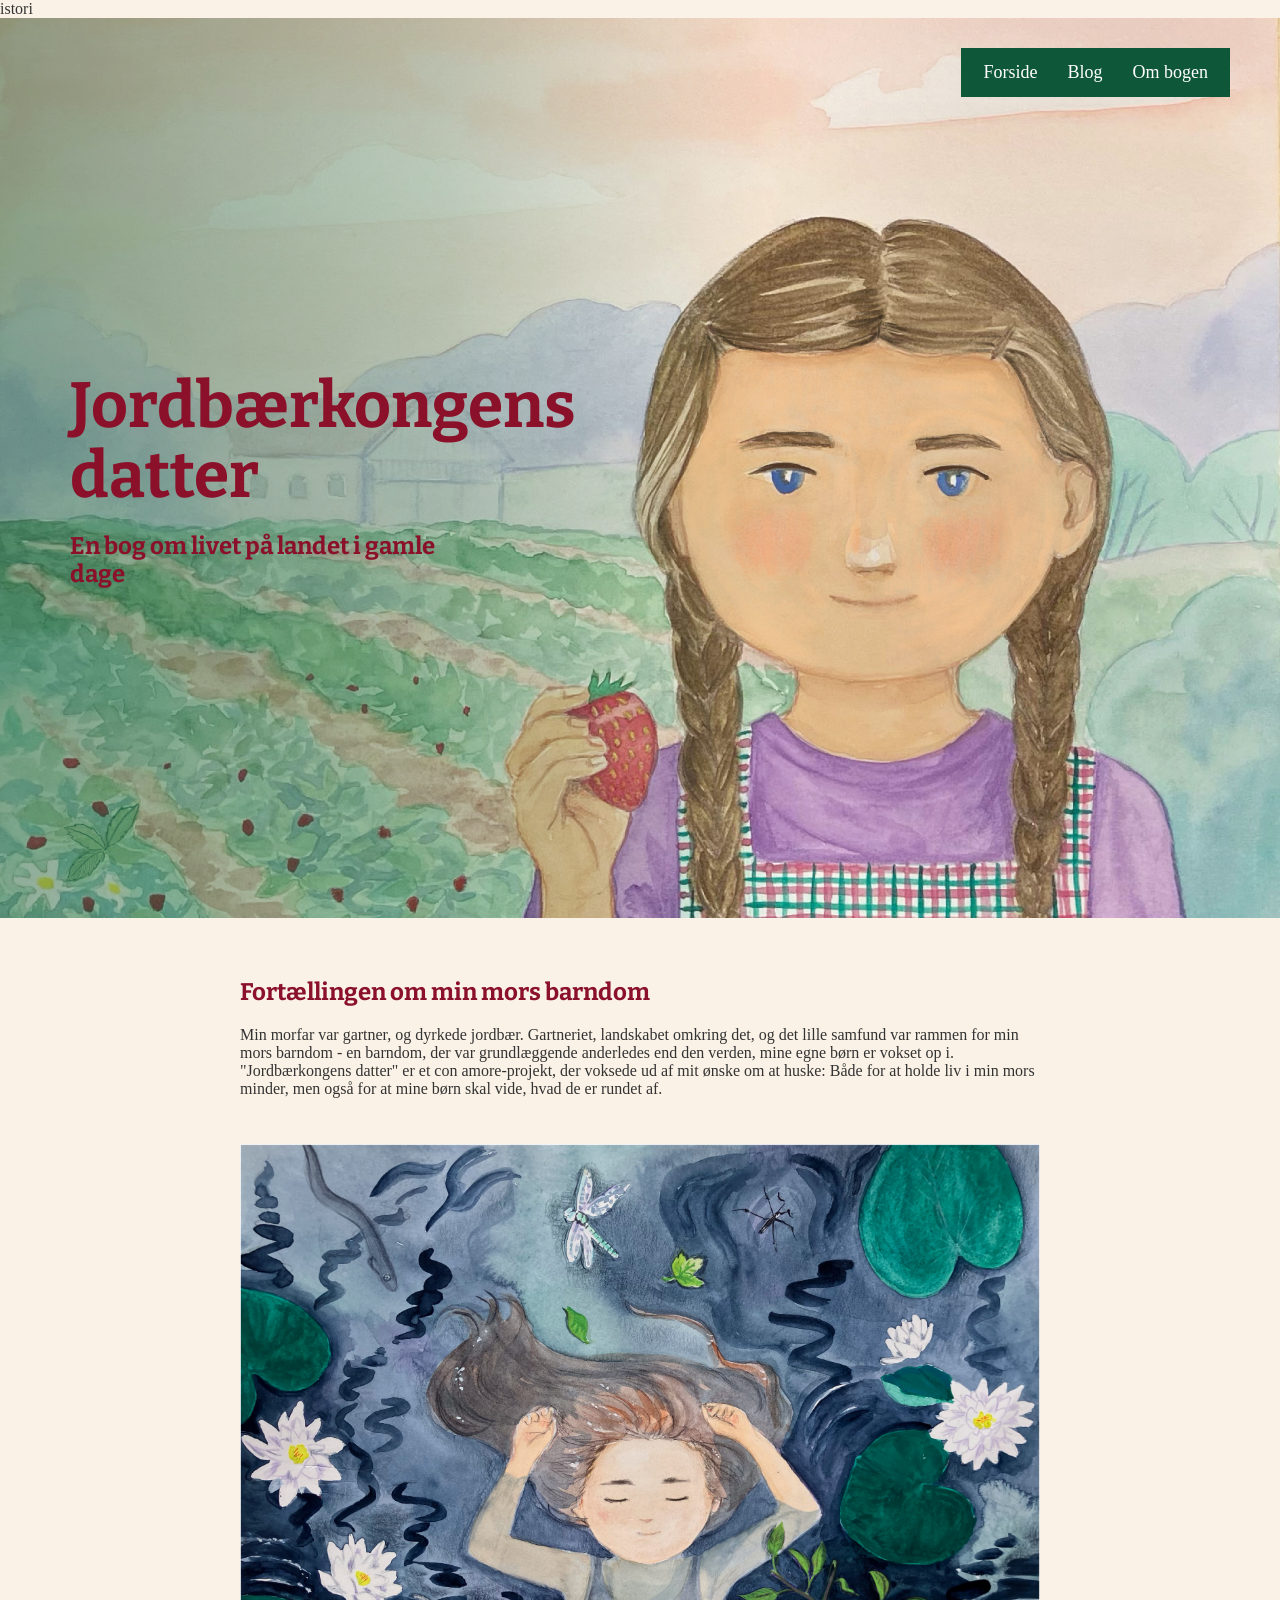
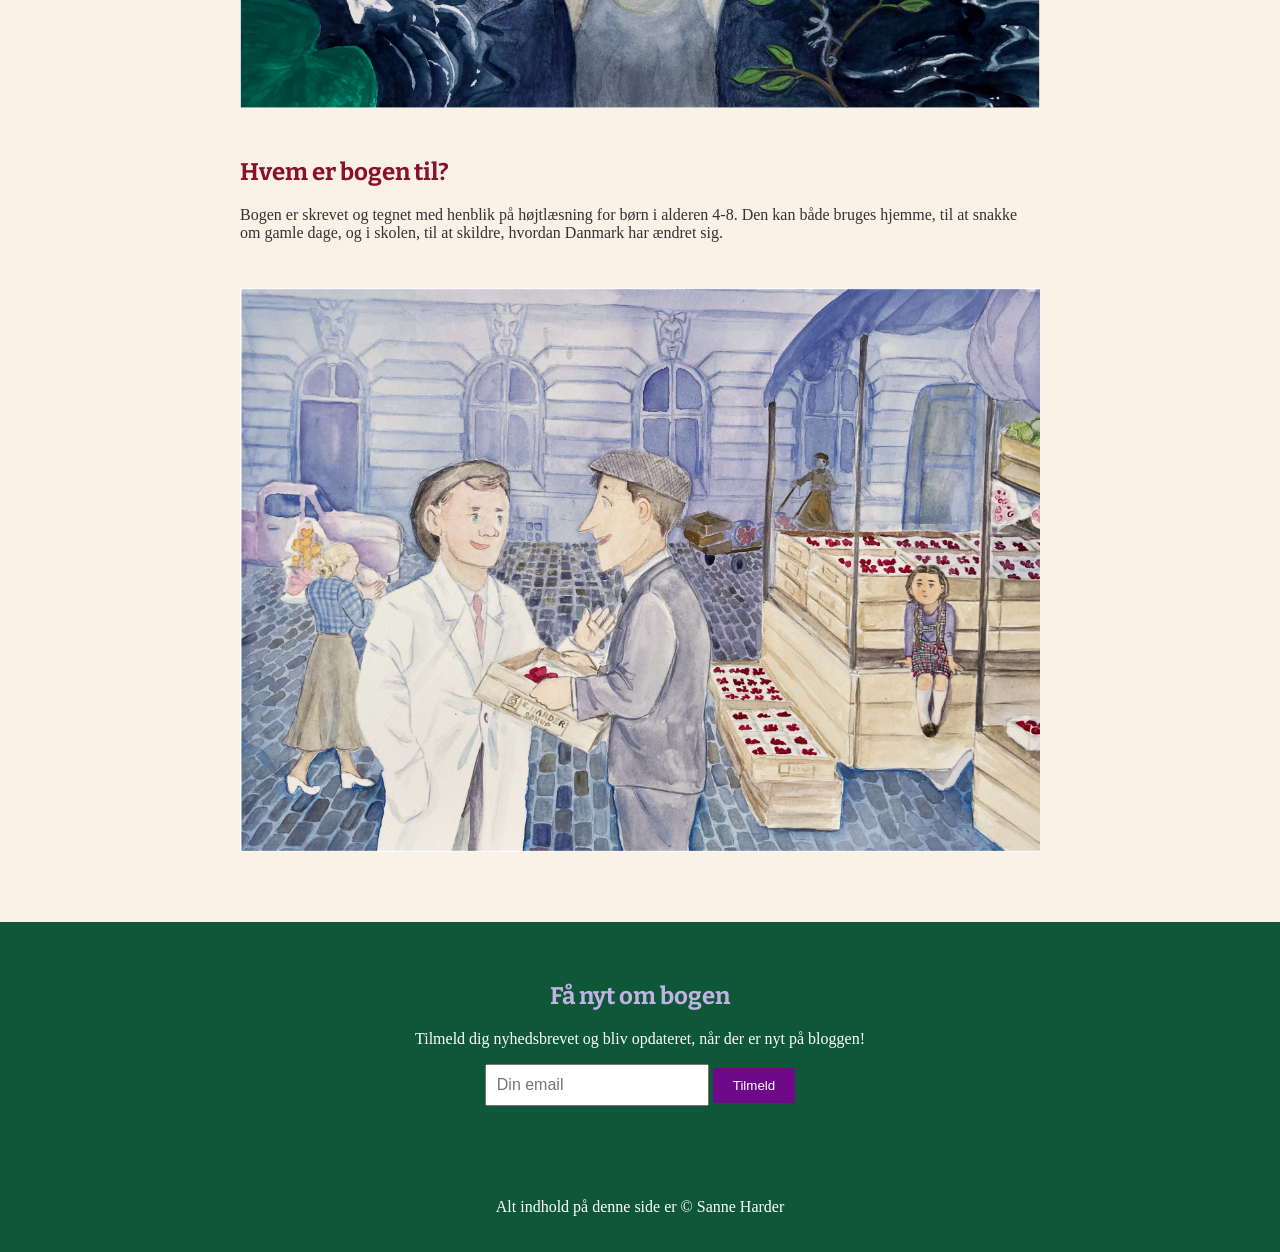
==== commit ce934b10: "Update index.html" ====
--- a/index.html
+++ b/index.html
@@ -53,776 +53,21 @@
 
 <p>Tilmeld dig nyhedsbrevet og bliv opdateret, når der er nyt på bloggen!</p>
 
-<div id="mc_embed_shell">
-      <link href="//cdn-images.mailchimp.com/embedcode/classic-061523.css" rel="stylesheet" type="text/css">
-  <style type="text/css">
-        #mc_embed_signup{background:#fff; false;clear:left; font:14px Helvetica,Arial,sans-serif; width: 600px;}
-        /* Add your own Mailchimp form style overrides in your site stylesheet or in this style block.
-           We recommend moving this block and the preceding CSS link to the HEAD of your HTML file. */
-</style>
-<div id="mc_embed_signup">
-    <form action="https://github.us11.list-manage.com/subscribe/post?u=32e0e0b4f918acc6478ac3cf6&amp;id=2d124d358f&amp;f_id=0020d6e3f0" method="post" id="mc-embedded-subscribe-form" name="mc-embedded-subscribe-form" class="validate" target="_blank">
-        <div id="mc_embed_signup_scroll"><h2>Subscribe</h2>
-            <div class="indicates-required"><span class="asterisk">*</span> indicates required</div>
-            <div class="mc-field-group"><label for="mce-EMAIL">Email Address <span class="asterisk">*</span></label><input type="email" name="EMAIL" class="required email" id="mce-EMAIL" required="" value=""></div>
-        <div id="mce-responses" class="clear foot">
-            <div class="response" id="mce-error-response" style="display: none;"></div>
-            <div class="response" id="mce-success-response" style="display: none;"></div>
-        </div>
-    <div aria-hidden="true" style="position: absolute; left: -5000px;">
-        /* real people should not fill this in and expect good things - do not remove this or risk form bot signups */
-        <input type="text" name="b_32e0e0b4f918acc6478ac3cf6_2d124d358f" tabindex="-1" value="">
-    </div>
-        <div class="optionalParent">
-            <div class="clear foot">
-                <input type="submit" name="subscribe" id="mc-embedded-subscribe" class="button" value="Subscribe">
-                <p style="margin: 0px auto;"><a href="http://eepurl.com/jB8Avo" title="Mailchimp - email marketing made easy and fun"><span style="display: inline-block; background-color: transparent; border-radius: 4px;"><img class="refferal_badge" src="https://digitalasset.intuit.com/render/content/dam/intuit/mc-fe/en_us/images/intuit-mc-rewards-text-dark.svg" alt="Intuit Mailchimp" style="width: 220px; height: 40px; display: flex; padding: 2px 0px; justify-content: center; align-items: center;"></span></a></p>
-            </div>
-        </div>
-    </div>
+
+ <form action="https://github.us11.list-manage.com/subscribe/post?u=32e0e0b4f918acc6478ac3cf6&id=2d124d358f"
+      method="post"
+      target="_blank">
+
+  <input type="email" name="EMAIL" placeholder="Din email" required>
+
+  <!-- bot protection (skal blive) -->
+  <div style="position:absolute; left:-5000px;" aria-hidden="true">
+    <input type="text" name="b_32e0e0b4f918acc6478ac3cf6_2d124d358f" tabindex="-1" value="">
+  </div>
+
+  <button type="submit">Tilmeld</button>
+
 </form>
-</div>
-<script type="text/javascript" src="//s3.amazonaws.com/downloads.mailchimp.com/js/mc-validate.js"></script><script type="text/javascript">(function($) {window.fnames = new Array(); window.ftypes = new Array();fnames[0]='EMAIL';ftypes[0]='email';fnames[1]='FNAME';ftypes[1]='text';fnames[2]='LNAME';ftypes[2]='text';fnames[3]='ADDRESS';ftypes[3]='address';fnames[4]='PHONE';ftypes[4]='phone';fnames[5]='BIRTHDAY';ftypes[5]='birthday';fnames[6]='COMPANY';ftypes[6]='text';}(jQuery));var $mcj = jQuery.noConflict(true);
-    // SMS Phone Multi-Country Functionality
-    if(!window.MC) {
-      window.MC = {};
-    }
-    window.MC.smsPhoneData = {
-      defaultCountryCode: 'DK',
-      programs: [],
-      smsProgramDataCountryNames: []
-    };
-
-    function getCountryUnicodeFlag(countryCode) {
-       return countryCode.toUpperCase().replace(/./g, (char) => String.fromCodePoint(char.charCodeAt(0) + 127397))
-    };
-
-    // HTML sanitization function to prevent XSS
-    function sanitizeHtml(str) {
-      if (typeof str !== 'string') return '';
-      return str
-        .replace(/&/g, '&amp;')
-        .replace(/</g, '&lt;')
-        .replace(/>/g, '&gt;')
-        .replace(/"/g, '&quot;')
-        .replace(/'/g, '&#x27;')
-        .replace(/\//g, '&#x2F;');
-    }
-
-    // URL sanitization function to prevent javascript: and data: URLs
-    function sanitizeUrl(url) {
-      if (typeof url !== 'string') return '';
-      const trimmedUrl = url.trim().toLowerCase();
-      if (trimmedUrl.startsWith('javascript:') || trimmedUrl.startsWith('data:') || trimmedUrl.startsWith('vbscript:')) {
-        return '#';
-      }
-      return url;
-    }
-
-    const getBrowserLanguage = () => {
-      if (!window?.navigator?.language?.split('-')[1]) {
-        return window?.navigator?.language?.toUpperCase();
-      }
-      return window?.navigator?.language?.split('-')[1];
-    };
-
-    function getDefaultCountryProgram(defaultCountryCode, smsProgramData) {
-      if (!smsProgramData || smsProgramData.length === 0) {
-        return null;
-      }
-
-      const browserLanguage = getBrowserLanguage();
-
-      if (browserLanguage) {
-        const foundProgram = smsProgramData.find(
-          (program) => program?.countryCode === browserLanguage,
-        );
-        if (foundProgram) {
-          return foundProgram;
-        }
-      }
-
-      if (defaultCountryCode) {
-        const foundProgram = smsProgramData.find(
-          (program) => program?.countryCode === defaultCountryCode,
-        );
-        if (foundProgram) {
-          return foundProgram;
-        }
-      }
-
-      return smsProgramData[0];
-    }
-
-    function updateSmsLegalText(countryCode, fieldName) {
-      if (!countryCode || !fieldName) {
-        return;
-      }
-      
-      const programs = window?.MC?.smsPhoneData?.programs;
-      if (!programs || !Array.isArray(programs)) {
-        return;
-      }
-      
-      const program = programs.find(program => program?.countryCode === countryCode);
-      if (!program || !program.requiredTemplate) {
-        return;
-      }
-      
-      const legalTextElement = document.querySelector('#legal-text-' + fieldName);
-      if (!legalTextElement) {
-        return;
-      }
-      
-      // Remove HTML tags and clean up the text
-      const divRegex = new RegExp('</?[div][^>]*>', 'gi');
-      const fullAnchorRegex = new RegExp('<a.*?</a>', 'g');
-      const anchorRegex = new RegExp('<a href="(.*?)" target="(.*?)">(.*?)</a>');
-      
-      const template = program.requiredTemplate.replace(divRegex, '');
-      
-      
-
-      legalTextElement.textContent = '';
-      const parts = template.split(/(<a href=".*?" target=".*?">.*?<\/a>)/g);
-      parts.forEach(function(part) {
-        if (!part) {
-          return;
-        }
-        const anchorMatch = part.match(/<a href="(.*?)" target="(.*?)">(.*?)<\/a>/);
-        if (anchorMatch) {
-          const linkElement = document.createElement('a');
-          linkElement.href = sanitizeUrl(anchorMatch[1]);
-          linkElement.target = sanitizeHtml(anchorMatch[2]);
-          linkElement.textContent = sanitizeHtml(anchorMatch[3]);
-          legalTextElement.appendChild(linkElement);
-        } else {
-          legalTextElement.appendChild(document.createTextNode(part));
-        }
-      });
-          
-    }
-
-    function generateDropdownOptions(smsProgramData) {
-      if (!smsProgramData || smsProgramData.length === 0) {
-        return '';
-      }
-      
-      return smsProgramData.map(program => {
-        const flag = getCountryUnicodeFlag(program.countryCode);
-        const countryName = getCountryName(program.countryCode);
-        const callingCode = program.countryCallingCode || '';
-        // Sanitize all values to prevent XSS
-        const sanitizedCountryCode = sanitizeHtml(program.countryCode || '');
-        const sanitizedCountryName = sanitizeHtml(countryName || '');
-        const sanitizedCallingCode = sanitizeHtml(callingCode || '');
-        return '<option value="' + sanitizedCountryCode + '">' + sanitizedCountryName + ' ' + sanitizedCallingCode + '</option>';
-      }).join('');
-    }
-
-    function getCountryName(countryCode) {
-      if (window.MC?.smsPhoneData?.smsProgramDataCountryNames && Array.isArray(window.MC.smsPhoneData.smsProgramDataCountryNames)) {
-        for (let i = 0; i < window.MC.smsPhoneData.smsProgramDataCountryNames.length; i++) {
-          if (window.MC.smsPhoneData.smsProgramDataCountryNames[i].code === countryCode) {
-            return window.MC.smsPhoneData.smsProgramDataCountryNames[i].name;
-          }
-        }
-      }
-      return countryCode;
-    }
-
-    function getDefaultPlaceholder(countryCode) {
-      if (!countryCode || typeof countryCode !== 'string') {
-        return '+1 000 000 0000'; // Default US placeholder
-      }
-      
-            var mockPlaceholders = [
-        {
-          countryCode: 'US',
-          placeholder: '+1 000 000 0000',
-          helpText: 'Include the US country code +1 before the phone number',
-        },
-        {
-          countryCode: 'GB',
-          placeholder: '+44 0000 000000',
-          helpText: 'Include the GB country code +44 before the phone number',
-        },
-        {
-          countryCode: 'CA',
-          placeholder: '+1 000 000 0000',
-          helpText: 'Include the CA country code +1 before the phone number',
-        },
-        {
-          countryCode: 'AU',
-          placeholder: '+61 000 000 000',
-          helpText: 'Include the AU country code +61 before the phone number',
-        },
-        {
-          countryCode: 'DE',
-          placeholder: '+49 000 0000000',
-          helpText: 'Fügen Sie vor der Telefonnummer die DE-Ländervorwahl +49 ein',
-        },
-        {
-          countryCode: 'FR',
-          placeholder: '+33 0 00 00 00 00',
-          helpText: 'Incluez le code pays FR +33 avant le numéro de téléphone',
-        },
-        {
-          countryCode: 'ES',
-          placeholder: '+34 000 000 000',
-          helpText: 'Incluya el código de país ES +34 antes del número de teléfono',
-        },
-        {
-          countryCode: 'NL',
-          placeholder: '+31 0 00000000',
-          helpText: 'Voeg de NL-landcode +31 toe vóór het telefoonnummer',
-        },
-        {
-          countryCode: 'BE',
-          placeholder: '+32 000 00 00 00',
-          helpText: 'Incluez le code pays BE +32 avant le numéro de téléphone',
-        },
-        {
-          countryCode: 'CH',
-          placeholder: '+41 00 000 00 00',
-          helpText: 'Fügen Sie vor der Telefonnummer die CH-Ländervorwahl +41 ein',
-        },
-        {
-          countryCode: 'AT',
-          placeholder: '+43 000 000 0000',
-          helpText: 'Fügen Sie vor der Telefonnummer die AT-Ländervorwahl +43 ein',
-        },
-        {
-          countryCode: 'IE',
-          placeholder: '+353 00 000 0000',
-          helpText: 'Include the IE country code +353 before the phone number',
-        },
-        {
-          countryCode: 'IT',
-          placeholder: '+39 000 000 0000',
-          helpText: 'Includere il prefisso internazionale IT +39 prima del numero di telefono',
-        },
-        {
-          countryCode: 'NO',
-          placeholder: '+47 000 00 000',
-          helpText: 'Inkluder NO landskode +47 før telefonnummeret',
-        },
-        {
-          countryCode: 'SE',
-          placeholder: '+46 00 000 00 00',
-          helpText: 'Inkludera SE landskod +46 före telefonnumret',
-        },
-        {
-          countryCode: 'DK',
-          placeholder: '+45 00 00 00 00',
-          helpText: 'Inkluder DK landekode +45 før telefonnummeret',
-        },
-        {
-          countryCode: 'FI',
-          placeholder: '+358 00 000 0000',
-          helpText: 'Sisällytä FI-maakoodi +358 ennen puhelinnumeroa',
-        },
-        {
-          countryCode: 'EE',
-          placeholder: '+372 0000 0000',
-          helpText: 'Lisage EE riigikood +372 telefoninumbri ette',
-        },
-        {
-          countryCode: 'PL',
-          placeholder: '+48 000 000 000',
-          helpText: 'Podaj numer kierunkowy PL +48 przed numerem telefonu',
-        },
-        {
-          countryCode: 'SK',
-          placeholder: '+421 000 000 000',
-          helpText: 'Pred telefónne číslo uveďte kód krajiny SK +421',
-        },
-        {
-          countryCode: 'LV',
-          placeholder: '+371 0000 0000',
-          helpText: 'Iekļaujiet LV valsts kodu +371 pirms tālruņa numura',
-        },
-        {
-          countryCode: 'LT',
-          placeholder: '+370 0000 0000',
-          helpText: 'Įtraukite LT šalies kodą +370 prieš telefono numerį',
-        },
-        {
-          countryCode: 'GR',
-          placeholder: '+30 000 000 0000',
-          helpText: 'Συμπεριλάβετε τον κωδικό χώρας GR +30 πριν από τον αριθμό τηλεφώνου',
-        },
-        {
-          countryCode: 'PT',
-          placeholder: '+351 000 000 000',
-          helpText: 'Inclua o código de país PT +351 antes do número de telefone',
-        },
-        {
-          countryCode: 'HR',
-          placeholder: '+385 00 000 0000',
-          helpText: 'Uključite HR pozivni broj države +385 prije telefonskog broja',
-        },
-        {
-          countryCode: 'SI',
-          placeholder: '+386 00 000 000',
-          helpText: 'Vključite SI kodo države +386 pred telefonsko številko',
-        },
-        {
-          countryCode: 'IS',
-          placeholder: '+354 000 0000',
-          helpText: 'Láttu IS landsnúmer +354 fylgja á undan símanúmerinu',
-        },
-        {
-          countryCode: 'LU',
-          placeholder: '+352 000 000 000',
-          helpText: 'Incluez le code pays LU +352 avant le numéro de téléphone',
-        },
-        {
-          countryCode: 'MC',
-          placeholder: '+377 00 00 00 00',
-          helpText: 'Incluez le code pays MC +377 avant le numéro de téléphone',
-        },
-        {
-          countryCode: 'AD',
-          placeholder: '+376 000 000',
-          helpText: 'Incloeu el codi de país AD +376 abans del número de telèfon',
-        },
-        {
-          countryCode: 'JE',
-          placeholder: '+44 0000 000000',
-          helpText: 'Include the JE country code +44 before the phone number',
-        },
-        {
-          countryCode: 'IM',
-          placeholder: '+44 0000 000000',
-          helpText: 'Include the IM country code +44 before the phone number',
-        },
-        {
-          countryCode: 'GG',
-          placeholder: '+44 0000 000000',
-          helpText: 'Include the GG country code +44 before the phone number',
-        },
-        {
-          countryCode: 'AL',
-          placeholder: '+355 00 000 0000',
-          helpText: 'Përfshini kodin e vendit AL +355 para numrit të telefonit',
-        },
-        {
-          countryCode: 'SM',
-          placeholder: '+378 0000 000000',
-          helpText: 'Includere il prefisso internazionale SM +378 prima del numero di telefono',
-        },
-        {
-          countryCode: 'FO',
-          placeholder: '+298 000000',
-          helpText: 'Inkluder FO landekode +298 før telefonnummeret',
-        },
-        {
-          countryCode: 'MT',
-          placeholder: '+356 0000 0000',
-          helpText: 'Include the MT country code +356 before the phone number',
-        },
-        {
-          countryCode: 'LI',
-          placeholder: '+423 000 0000',
-          helpText: 'Fügen Sie vor der Telefonnummer die LI-Ländervorwahl +423 ein',
-        },
-        {
-          countryCode: 'GI',
-          placeholder: '+350 000 00000',
-          helpText: 'Include the GI country code +350 before the phone number',
-        },
-        {
-          countryCode: 'MD',
-          placeholder: '+373 00 000 000',
-          helpText: 'Includeți codul de țară MD +373 înaintea numărului de telefon',
-        },
-        {
-          countryCode: 'HU',
-          placeholder: '+36 00 000 0000',
-          helpText: 'A telefonszám előtt adja meg a HU országkódot +36',
-        },
-        {
-          countryCode: 'NZ',
-          placeholder: '+64 00 000 0000',
-          helpText: 'Include the NZ country code +64 before the phone number',
-        },
-        {
-          countryCode: 'ME',
-          placeholder: '+382 00 000 000',
-          helpText: 'Uključite ME pozivni broj države +382 prije telefonskog broja',
-        },
-      ];
-
-      const selectedPlaceholder = mockPlaceholders.find(function(item) {
-        return item && item.countryCode === countryCode;
-      });
-      
-      return selectedPlaceholder ? selectedPlaceholder.placeholder : mockPlaceholders[0].placeholder;
-    }
-
-    function updatePlaceholder(countryCode, fieldName) {
-      if (!countryCode || !fieldName) {
-        return;
-      }
-      
-      const phoneInput = document.querySelector('#mce-' + fieldName);
-      if (!phoneInput) {
-        return;
-      }
-      
-      const placeholder = getDefaultPlaceholder(countryCode);
-      if (placeholder) {
-        phoneInput.placeholder = placeholder;
-      }
-    }
-
-    function updateCountryCodeInstruction(countryCode, fieldName) {
-      updatePlaceholder(countryCode, fieldName);
-      
-    }
-
-    function getDefaultHelpText(countryCode) {
-      var mockPlaceholders = [
-        {
-          countryCode: 'US',
-          placeholder: '+1 000 000 0000',
-          helpText: 'Include the US country code +1 before the phone number',
-        },
-        {
-          countryCode: 'GB',
-          placeholder: '+44 0000 000000',
-          helpText: 'Include the GB country code +44 before the phone number',
-        },
-        {
-          countryCode: 'CA',
-          placeholder: '+1 000 000 0000',
-          helpText: 'Include the CA country code +1 before the phone number',
-        },
-        {
-          countryCode: 'AU',
-          placeholder: '+61 000 000 000',
-          helpText: 'Include the AU country code +61 before the phone number',
-        },
-        {
-          countryCode: 'DE',
-          placeholder: '+49 000 0000000',
-          helpText: 'Fügen Sie vor der Telefonnummer die DE-Ländervorwahl +49 ein',
-        },
-        {
-          countryCode: 'FR',
-          placeholder: '+33 0 00 00 00 00',
-          helpText: 'Incluez le code pays FR +33 avant le numéro de téléphone',
-        },
-        {
-          countryCode: 'ES',
-          placeholder: '+34 000 000 000',
-          helpText: 'Incluya el código de país ES +34 antes del número de teléfono',
-        },
-        {
-          countryCode: 'NL',
-          placeholder: '+31 0 00000000',
-          helpText: 'Voeg de NL-landcode +31 toe vóór het telefoonnummer',
-        },
-        {
-          countryCode: 'BE',
-          placeholder: '+32 000 00 00 00',
-          helpText: 'Incluez le code pays BE +32 avant le numéro de téléphone',
-        },
-        {
-          countryCode: 'CH',
-          placeholder: '+41 00 000 00 00',
-          helpText: 'Fügen Sie vor der Telefonnummer die CH-Ländervorwahl +41 ein',
-        },
-        {
-          countryCode: 'AT',
-          placeholder: '+43 000 000 0000',
-          helpText: 'Fügen Sie vor der Telefonnummer die AT-Ländervorwahl +43 ein',
-        },
-        {
-          countryCode: 'IE',
-          placeholder: '+353 00 000 0000',
-          helpText: 'Include the IE country code +353 before the phone number',
-        },
-        {
-          countryCode: 'IT',
-          placeholder: '+39 000 000 0000',
-          helpText: 'Includere il prefisso internazionale IT +39 prima del numero di telefono',
-        },
-        {
-          countryCode: 'NO',
-          placeholder: '+47 000 00 000',
-          helpText: 'Inkluder NO landskode +47 før telefonnummeret',
-        },
-        {
-          countryCode: 'SE',
-          placeholder: '+46 00 000 00 00',
-          helpText: 'Inkludera SE landskod +46 före telefonnumret',
-        },
-        {
-          countryCode: 'DK',
-          placeholder: '+45 00 00 00 00',
-          helpText: 'Inkluder DK landekode +45 før telefonnummeret',
-        },
-        {
-          countryCode: 'FI',
-          placeholder: '+358 00 000 0000',
-          helpText: 'Sisällytä FI-maakoodi +358 ennen puhelinnumeroa',
-        },
-        {
-          countryCode: 'EE',
-          placeholder: '+372 0000 0000',
-          helpText: 'Lisage EE riigikood +372 telefoninumbri ette',
-        },
-        {
-          countryCode: 'PL',
-          placeholder: '+48 000 000 000',
-          helpText: 'Podaj numer kierunkowy PL +48 przed numerem telefonu',
-        },
-        {
-          countryCode: 'SK',
-          placeholder: '+421 000 000 000',
-          helpText: 'Pred telefónne číslo uveďte kód krajiny SK +421',
-        },
-        {
-          countryCode: 'LV',
-          placeholder: '+371 0000 0000',
-          helpText: 'Iekļaujiet LV valsts kodu +371 pirms tālruņa numura',
-        },
-        {
-          countryCode: 'LT',
-          placeholder: '+370 0000 0000',
-          helpText: 'Įtraukite LT šalies kodą +370 prieš telefono numerį',
-        },
-        {
-          countryCode: 'GR',
-          placeholder: '+30 000 000 0000',
-          helpText: 'Συμπεριλάβετε τον κωδικό χώρας GR +30 πριν από τον αριθμό τηλεφώνου',
-        },
-        {
-          countryCode: 'PT',
-          placeholder: '+351 000 000 000',
-          helpText: 'Inclua o código de país PT +351 antes do número de telefone',
-        },
-        {
-          countryCode: 'HR',
-          placeholder: '+385 00 000 0000',
-          helpText: 'Uključite HR pozivni broj države +385 prije telefonskog broja',
-        },
-        {
-          countryCode: 'SI',
-          placeholder: '+386 00 000 000',
-          helpText: 'Vključite SI kodo države +386 pred telefonsko številko',
-        },
-        {
-          countryCode: 'IS',
-          placeholder: '+354 000 0000',
-          helpText: 'Láttu IS landsnúmer +354 fylgja á undan símanúmerinu',
-        },
-        {
-          countryCode: 'LU',
-          placeholder: '+352 000 000 000',
-          helpText: 'Incluez le code pays LU +352 avant le numéro de téléphone',
-        },
-        {
-          countryCode: 'MC',
-          placeholder: '+377 00 00 00 00',
-          helpText: 'Incluez le code pays MC +377 avant le numéro de téléphone',
-        },
-        {
-          countryCode: 'AD',
-          placeholder: '+376 000 000',
-          helpText: 'Incloeu el codi de país AD +376 abans del número de telèfon',
-        },
-        {
-          countryCode: 'JE',
-          placeholder: '+44 0000 000000',
-          helpText: 'Include the JE country code +44 before the phone number',
-        },
-        {
-          countryCode: 'IM',
-          placeholder: '+44 0000 000000',
-          helpText: 'Include the IM country code +44 before the phone number',
-        },
-        {
-          countryCode: 'GG',
-          placeholder: '+44 0000 000000',
-          helpText: 'Include the GG country code +44 before the phone number',
-        },
-        {
-          countryCode: 'AL',
-          placeholder: '+355 00 000 0000',
-          helpText: 'Përfshini kodin e vendit AL +355 para numrit të telefonit',
-        },
-        {
-          countryCode: 'SM',
-          placeholder: '+378 0000 000000',
-          helpText: 'Includere il prefisso internazionale SM +378 prima del numero di telefono',
-        },
-        {
-          countryCode: 'FO',
-          placeholder: '+298 000000',
-          helpText: 'Inkluder FO landekode +298 før telefonnummeret',
-        },
-        {
-          countryCode: 'MT',
-          placeholder: '+356 0000 0000',
-          helpText: 'Include the MT country code +356 before the phone number',
-        },
-        {
-          countryCode: 'LI',
-          placeholder: '+423 000 0000',
-          helpText: 'Fügen Sie vor der Telefonnummer die LI-Ländervorwahl +423 ein',
-        },
-        {
-          countryCode: 'GI',
-          placeholder: '+350 000 00000',
-          helpText: 'Include the GI country code +350 before the phone number',
-        },
-        {
-          countryCode: 'MD',
-          placeholder: '+373 00 000 000',
-          helpText: 'Includeți codul de țară MD +373 înaintea numărului de telefon',
-        },
-        {
-          countryCode: 'HU',
-          placeholder: '+36 00 000 0000',
-          helpText: 'A telefonszám előtt adja meg a HU országkódot +36',
-        },
-        {
-          countryCode: 'NZ',
-          placeholder: '+64 00 000 0000',
-          helpText: 'Include the NZ country code +64 before the phone number',
-        },
-        {
-          countryCode: 'ME',
-          placeholder: '+382 00 000 000',
-          helpText: 'Uključite ME pozivni broj države +382 prije telefonskog broja',
-        },
-      ];
-      
-      if (!countryCode || typeof countryCode !== 'string') {
-        return mockPlaceholders[0].helpText;
-      }
-      
-      const selectedHelpText = mockPlaceholders.find(function(item) {
-          return item && item.countryCode === countryCode;
-        });
-        
-        return selectedHelpText ? selectedHelpText.helpText : mockPlaceholders[0].helpText;
-    }
-
-    function setDefaultHelpText(countryCode) {
-      const helpTextSpan = document.querySelector('#help-text');
-      if (!helpTextSpan) {
-        return;
-      }
-
-        
-    }
-
-    function updateHelpTextCountryCode(countryCode, fieldName) {
-      if (!countryCode || !fieldName) {
-        return;
-      }
-      
-      setDefaultHelpText(countryCode);
-    }
-
-    function initializeSmsPhoneDropdown(fieldName) {
-      if (!fieldName || typeof fieldName !== 'string') {
-        return;
-      }
-      
-      const dropdown = document.querySelector('#country-select-' + fieldName);
-      const displayFlag = document.querySelector('#flag-display-' + fieldName);
-      
-      if (!dropdown || !displayFlag) {
-        return;
-      }
-
-      const smsPhoneData = window.MC?.smsPhoneData;
-      if (smsPhoneData && smsPhoneData.programs && Array.isArray(smsPhoneData.programs)) {
-        dropdown.innerHTML = generateDropdownOptions(smsPhoneData.programs);
-      }
-
-      const defaultProgram = getDefaultCountryProgram(smsPhoneData?.defaultCountryCode, smsPhoneData?.programs);
-      if (defaultProgram && defaultProgram.countryCode) {
-        dropdown.value = defaultProgram.countryCode;
-        
-        const flagSpan = displayFlag?.querySelector('#flag-emoji-' + fieldName);
-        if (flagSpan) {
-          flagSpan.textContent = getCountryUnicodeFlag(defaultProgram.countryCode);
-          flagSpan.setAttribute('aria-label', sanitizeHtml(defaultProgram.countryCode) + ' flag');
-        }
-        
-        updateSmsLegalText(defaultProgram.countryCode, fieldName);
-        updatePlaceholder(defaultProgram.countryCode, fieldName);
-        updateCountryCodeInstruction(defaultProgram.countryCode, fieldName);
-      }
-
-     
-      var smsNotRequiredRemoveCountryCodeEnabled = true;
-      var smsField = Object.values({"EMAIL":{"name":"EMAIL","label":"Email Address","helper_text":"","merge_id":0,"type":"email","required":true,"audience_field_name":"Email Address","field_type":"merge","enabled":true,"order":null},"FNAME":{"name":"FNAME","label":"First Name","helper_text":"","type":"text","required":false,"audience_field_name":"First Name","enabled":false,"order":null,"field_type":"merge","merge_id":1},"LNAME":{"name":"LNAME","label":"Last Name","helper_text":"","type":"text","required":false,"audience_field_name":"Last Name","enabled":false,"order":null,"field_type":"merge","merge_id":2},"ADDRESS":{"name":"ADDRESS","label":"Address","helper_text":"","type":"address","required":false,"audience_field_name":"Address","enabled":false,"order":null,"field_type":"merge","merge_id":3,"countries":{"2":"Albania","3":"Algeria","4":"Andorra","5":"Angola","6":"Argentina","7":"Armenia","8":"Australia","9":"Austria","10":"Azerbaijan","11":"Bahamas","12":"Bahrain","13":"Bangladesh","14":"Barbados","15":"Belarus","16":"Belgium","17":"Belize","18":"Benin","19":"Bermuda","20":"Bhutan","21":"Bolivia","22":"Bosnia and Herzegovina","23":"Botswana","24":"Brazil","25":"Bulgaria","26":"Burkina Faso","27":"Burundi","28":"Cambodia","29":"Cameroon","30":"Canada","31":"Cape Verde","32":"Cayman Islands","33":"Central African Republic","34":"Chad","35":"Chile","36":"China","37":"Colombia","38":"Congo","40":"Croatia","41":"Cyprus","42":"Czech Republic","43":"Denmark","44":"Djibouti","45":"Ecuador","46":"Egypt","47":"El Salvador","48":"Equatorial Guinea","49":"Eritrea","50":"Estonia","51":"Ethiopia","52":"Fiji","53":"Finland","54":"France","56":"Gabon","57":"Gambia","58":"Georgia","59":"Germany","60":"Ghana","61":"Greece","62":"Guam","63":"Guinea","64":"Guinea-Bissau","65":"Guyana","66":"Honduras","67":"Hong Kong","68":"Hungary","69":"Iceland","70":"India","71":"Indonesia","74":"Ireland","75":"Israel","76":"Italy","78":"Japan","79":"Jordan","80":"Kazakhstan","81":"Kenya","82":"Kuwait","83":"Kyrgyzstan","84":"Lao People's Democratic Republic","85":"Latvia","86":"Lebanon","87":"Lesotho","88":"Liberia","90":"Liechtenstein","91":"Lithuania","92":"Luxembourg","93":"Macedonia","94":"Madagascar","95":"Malawi","96":"Malaysia","97":"Maldives","98":"Mali","99":"Malta","100":"Mauritania","101":"Mexico","102":"Moldova","103":"Monaco","104":"Mongolia","105":"Morocco","106":"Mozambique","107":"Namibia","108":"Nepal","109":"Netherlands","110":"Netherlands Antilles","111":"New Zealand","112":"Nicaragua","113":"Niger","114":"Nigeria","116":"Norway","117":"Oman","118":"Pakistan","119":"Panama","120":"Paraguay","121":"Peru","122":"Philippines","123":"Poland","124":"Portugal","126":"Qatar","127":"Reunion","128":"Romania","129":"Russia","130":"Rwanda","132":"Samoa (Independent)","133":"Saudi Arabia","134":"Senegal","135":"Seychelles","136":"Sierra Leone","137":"Singapore","138":"Slovakia","139":"Slovenia","140":"Somalia","141":"South Africa","142":"South Korea","143":"Spain","144":"Sri Lanka","146":"Suriname","147":"Swaziland","148":"Sweden","149":"Switzerland","152":"Taiwan","153":"Tanzania","154":"Thailand","155":"Togo","156":"Tunisia","157":"Turkiye","158":"Turkmenistan","159":"Uganda","161":"Ukraine","162":"United Arab Emirates","163":"Uruguay","164":"USA","165":"Uzbekistan","166":"Vatican City State (Holy See)","167":"Venezuela","168":"Vietnam","169":"Virgin Islands (British)","170":"Yemen","173":"Zambia","174":"Zimbabwe","175":"Antigua And Barbuda","176":"Anguilla","178":"American Samoa","179":"Aruba","180":"Brunei Darussalam","181":"Bouvet Island","183":"Cook Islands","185":"Christmas Island","187":"Dominican Republic","188":"Western Sahara","189":"Falkland Islands","191":"Faroe Islands","192":"Grenada","193":"French Guiana","194":"Gibraltar","195":"Greenland","196":"Guadeloupe","198":"Guatemala","200":"Haiti","202":"Jamaica","203":"Kiribati","204":"Comoros","205":"Saint Kitts and Nevis","206":"Saint Lucia","207":"Marshall Islands","208":"Macau","210":"Martinique","212":"Mauritius","213":"New Caledonia","214":"Norfolk Island","215":"Nauru","217":"Niue","219":"Papua New Guinea","221":"Pitcairn","222":"Palau","223":"Solomon Islands","225":"Svalbard and Jan Mayen Islands","227":"San Marino","232":"Tonga","233":"Timor-Leste","234":"Trinidad and Tobago","235":"Tuvalu","237":"Saint Vincent and the Grenadines","238":"Virgin Islands (U.S.)","239":"Vanuatu","241":"Mayotte","242":"Myanmar","255":"Sao Tome and Principe","257":"South Georgia and the South Sandwich Islands","260":"Tajikistan","262":"United Kingdom","268":"Costa Rica","270":"Guernsey","272":"North Korea","274":"Afghanistan","275":"Cote D'Ivoire","276":"Cuba","277":"French Polynesia","278":"Iran","279":"Iraq","281":"Libya","282":"Palestine","285":"Syria","286":"Aaland Islands","287":"Turks & Caicos Islands","288":"Jersey  (Channel Islands)","289":"Dominica","290":"Montenegro","293":"Sudan","294":"Montserrat","298":"Curacao","302":"Sint Maarten","311":"South Sudan","315":"Republic of Kosovo","318":"Congo, Democratic Republic of the","323":"Isle of Man","324":"Saint Martin","325":"Bonaire, Saint Eustatius and Saba","326":"Serbia"},"defaultcountry":164},"PHONE":{"name":"PHONE","label":"Phone Number","helper_text":"","type":"phone","required":false,"audience_field_name":"Phone Number","phoneformat":"","enabled":false,"order":null,"field_type":"merge","merge_id":4},"BIRTHDAY":{"name":"BIRTHDAY","label":"Birthday","helper_text":"","type":"birthday","required":false,"audience_field_name":"Birthday","dateformat":"MM/DD","enabled":false,"order":null,"field_type":"merge","merge_id":5},"COMPANY":{"name":"COMPANY","label":"Company","helper_text":"","type":"text","required":false,"audience_field_name":"Company","enabled":false,"order":null,"field_type":"merge","merge_id":6}}).find(function(f) { return f.name === fieldName && f.type === 'smsphone'; });
-      var isRequired = smsField ? smsField.required : false;
-      var shouldAppendCountryCode = smsNotRequiredRemoveCountryCodeEnabled ? isRequired : true;
-      
-      var phoneInput = document.querySelector('#mce-' + fieldName);
-      if (phoneInput && defaultProgram.countryCallingCode && shouldAppendCountryCode) {
-        phoneInput.value = defaultProgram.countryCallingCode;
-      }
-      
-
-
-      displayFlag?.addEventListener('click', function(e) {
-        dropdown.focus();
-      });
-
-
-      dropdown?.addEventListener('change', function() {
-        const selectedCountry = this.value;
-        
-        if (!selectedCountry || typeof selectedCountry !== 'string') {
-          return;
-        }
-        
-        const flagSpan = displayFlag?.querySelector('#flag-emoji-' + fieldName);
-        if (flagSpan) {
-          flagSpan.textContent = getCountryUnicodeFlag(selectedCountry);
-          flagSpan.setAttribute('aria-label', sanitizeHtml(selectedCountry) + ' flag');
-        }
-
-         
-        const selectedProgram = window.MC?.smsPhoneData?.programs.find(function(program) {
-          return program && program.countryCode === selectedCountry;
-        });
-
-        var smsNotRequiredRemoveCountryCodeEnabled = true;
-        var smsField = Object.values({"EMAIL":{"name":"EMAIL","label":"Email Address","helper_text":"","merge_id":0,"type":"email","required":true,"audience_field_name":"Email Address","field_type":"merge","enabled":true,"order":null},"FNAME":{"name":"FNAME","label":"First Name","helper_text":"","type":"text","required":false,"audience_field_name":"First Name","enabled":false,"order":null,"field_type":"merge","merge_id":1},"LNAME":{"name":"LNAME","label":"Last Name","helper_text":"","type":"text","required":false,"audience_field_name":"Last Name","enabled":false,"order":null,"field_type":"merge","merge_id":2},"ADDRESS":{"name":"ADDRESS","label":"Address","helper_text":"","type":"address","required":false,"audience_field_name":"Address","enabled":false,"order":null,"field_type":"merge","merge_id":3,"countries":{"2":"Albania","3":"Algeria","4":"Andorra","5":"Angola","6":"Argentina","7":"Armenia","8":"Australia","9":"Austria","10":"Azerbaijan","11":"Bahamas","12":"Bahrain","13":"Bangladesh","14":"Barbados","15":"Belarus","16":"Belgium","17":"Belize","18":"Benin","19":"Bermuda","20":"Bhutan","21":"Bolivia","22":"Bosnia and Herzegovina","23":"Botswana","24":"Brazil","25":"Bulgaria","26":"Burkina Faso","27":"Burundi","28":"Cambodia","29":"Cameroon","30":"Canada","31":"Cape Verde","32":"Cayman Islands","33":"Central African Republic","34":"Chad","35":"Chile","36":"China","37":"Colombia","38":"Congo","40":"Croatia","41":"Cyprus","42":"Czech Republic","43":"Denmark","44":"Djibouti","45":"Ecuador","46":"Egypt","47":"El Salvador","48":"Equatorial Guinea","49":"Eritrea","50":"Estonia","51":"Ethiopia","52":"Fiji","53":"Finland","54":"France","56":"Gabon","57":"Gambia","58":"Georgia","59":"Germany","60":"Ghana","61":"Greece","62":"Guam","63":"Guinea","64":"Guinea-Bissau","65":"Guyana","66":"Honduras","67":"Hong Kong","68":"Hungary","69":"Iceland","70":"India","71":"Indonesia","74":"Ireland","75":"Israel","76":"Italy","78":"Japan","79":"Jordan","80":"Kazakhstan","81":"Kenya","82":"Kuwait","83":"Kyrgyzstan","84":"Lao People's Democratic Republic","85":"Latvia","86":"Lebanon","87":"Lesotho","88":"Liberia","90":"Liechtenstein","91":"Lithuania","92":"Luxembourg","93":"Macedonia","94":"Madagascar","95":"Malawi","96":"Malaysia","97":"Maldives","98":"Mali","99":"Malta","100":"Mauritania","101":"Mexico","102":"Moldova","103":"Monaco","104":"Mongolia","105":"Morocco","106":"Mozambique","107":"Namibia","108":"Nepal","109":"Netherlands","110":"Netherlands Antilles","111":"New Zealand","112":"Nicaragua","113":"Niger","114":"Nigeria","116":"Norway","117":"Oman","118":"Pakistan","119":"Panama","120":"Paraguay","121":"Peru","122":"Philippines","123":"Poland","124":"Portugal","126":"Qatar","127":"Reunion","128":"Romania","129":"Russia","130":"Rwanda","132":"Samoa (Independent)","133":"Saudi Arabia","134":"Senegal","135":"Seychelles","136":"Sierra Leone","137":"Singapore","138":"Slovakia","139":"Slovenia","140":"Somalia","141":"South Africa","142":"South Korea","143":"Spain","144":"Sri Lanka","146":"Suriname","147":"Swaziland","148":"Sweden","149":"Switzerland","152":"Taiwan","153":"Tanzania","154":"Thailand","155":"Togo","156":"Tunisia","157":"Turkiye","158":"Turkmenistan","159":"Uganda","161":"Ukraine","162":"United Arab Emirates","163":"Uruguay","164":"USA","165":"Uzbekistan","166":"Vatican City State (Holy See)","167":"Venezuela","168":"Vietnam","169":"Virgin Islands (British)","170":"Yemen","173":"Zambia","174":"Zimbabwe","175":"Antigua And Barbuda","176":"Anguilla","178":"American Samoa","179":"Aruba","180":"Brunei Darussalam","181":"Bouvet Island","183":"Cook Islands","185":"Christmas Island","187":"Dominican Republic","188":"Western Sahara","189":"Falkland Islands","191":"Faroe Islands","192":"Grenada","193":"French Guiana","194":"Gibraltar","195":"Greenland","196":"Guadeloupe","198":"Guatemala","200":"Haiti","202":"Jamaica","203":"Kiribati","204":"Comoros","205":"Saint Kitts and Nevis","206":"Saint Lucia","207":"Marshall Islands","208":"Macau","210":"Martinique","212":"Mauritius","213":"New Caledonia","214":"Norfolk Island","215":"Nauru","217":"Niue","219":"Papua New Guinea","221":"Pitcairn","222":"Palau","223":"Solomon Islands","225":"Svalbard and Jan Mayen Islands","227":"San Marino","232":"Tonga","233":"Timor-Leste","234":"Trinidad and Tobago","235":"Tuvalu","237":"Saint Vincent and the Grenadines","238":"Virgin Islands (U.S.)","239":"Vanuatu","241":"Mayotte","242":"Myanmar","255":"Sao Tome and Principe","257":"South Georgia and the South Sandwich Islands","260":"Tajikistan","262":"United Kingdom","268":"Costa Rica","270":"Guernsey","272":"North Korea","274":"Afghanistan","275":"Cote D'Ivoire","276":"Cuba","277":"French Polynesia","278":"Iran","279":"Iraq","281":"Libya","282":"Palestine","285":"Syria","286":"Aaland Islands","287":"Turks & Caicos Islands","288":"Jersey  (Channel Islands)","289":"Dominica","290":"Montenegro","293":"Sudan","294":"Montserrat","298":"Curacao","302":"Sint Maarten","311":"South Sudan","315":"Republic of Kosovo","318":"Congo, Democratic Republic of the","323":"Isle of Man","324":"Saint Martin","325":"Bonaire, Saint Eustatius and Saba","326":"Serbia"},"defaultcountry":164},"PHONE":{"name":"PHONE","label":"Phone Number","helper_text":"","type":"phone","required":false,"audience_field_name":"Phone Number","phoneformat":"","enabled":false,"order":null,"field_type":"merge","merge_id":4},"BIRTHDAY":{"name":"BIRTHDAY","label":"Birthday","helper_text":"","type":"birthday","required":false,"audience_field_name":"Birthday","dateformat":"MM/DD","enabled":false,"order":null,"field_type":"merge","merge_id":5},"COMPANY":{"name":"COMPANY","label":"Company","helper_text":"","type":"text","required":false,"audience_field_name":"Company","enabled":false,"order":null,"field_type":"merge","merge_id":6}}).find(function(f) { return f.name === fieldName && f.type === 'smsphone'; });
-        var isRequired = smsField ? smsField.required : false;
-        var shouldAppendCountryCode = smsNotRequiredRemoveCountryCodeEnabled ? isRequired : true;
-        
-        var phoneInput = document.querySelector('#mce-' + fieldName);
-        if (phoneInput && selectedProgram.countryCallingCode && shouldAppendCountryCode) {
-          phoneInput.value = selectedProgram.countryCallingCode;
-        }
-        
-        
-        updateSmsLegalText(selectedCountry, fieldName);
-        updatePlaceholder(selectedCountry, fieldName);
-        updateCountryCodeInstruction(selectedCountry, fieldName);
-      });
-    }
-
-    document.addEventListener('DOMContentLoaded', function() {
-      const smsPhoneFields = document.querySelectorAll('[id^="country-select-"]');
-      
-      smsPhoneFields.forEach(function(dropdown) {
-        const fieldName = dropdown?.id.replace('country-select-', '');
-        initializeSmsPhoneDropdown(fieldName);
-      });
-    });
-    </script></div>
 
 
 </section>
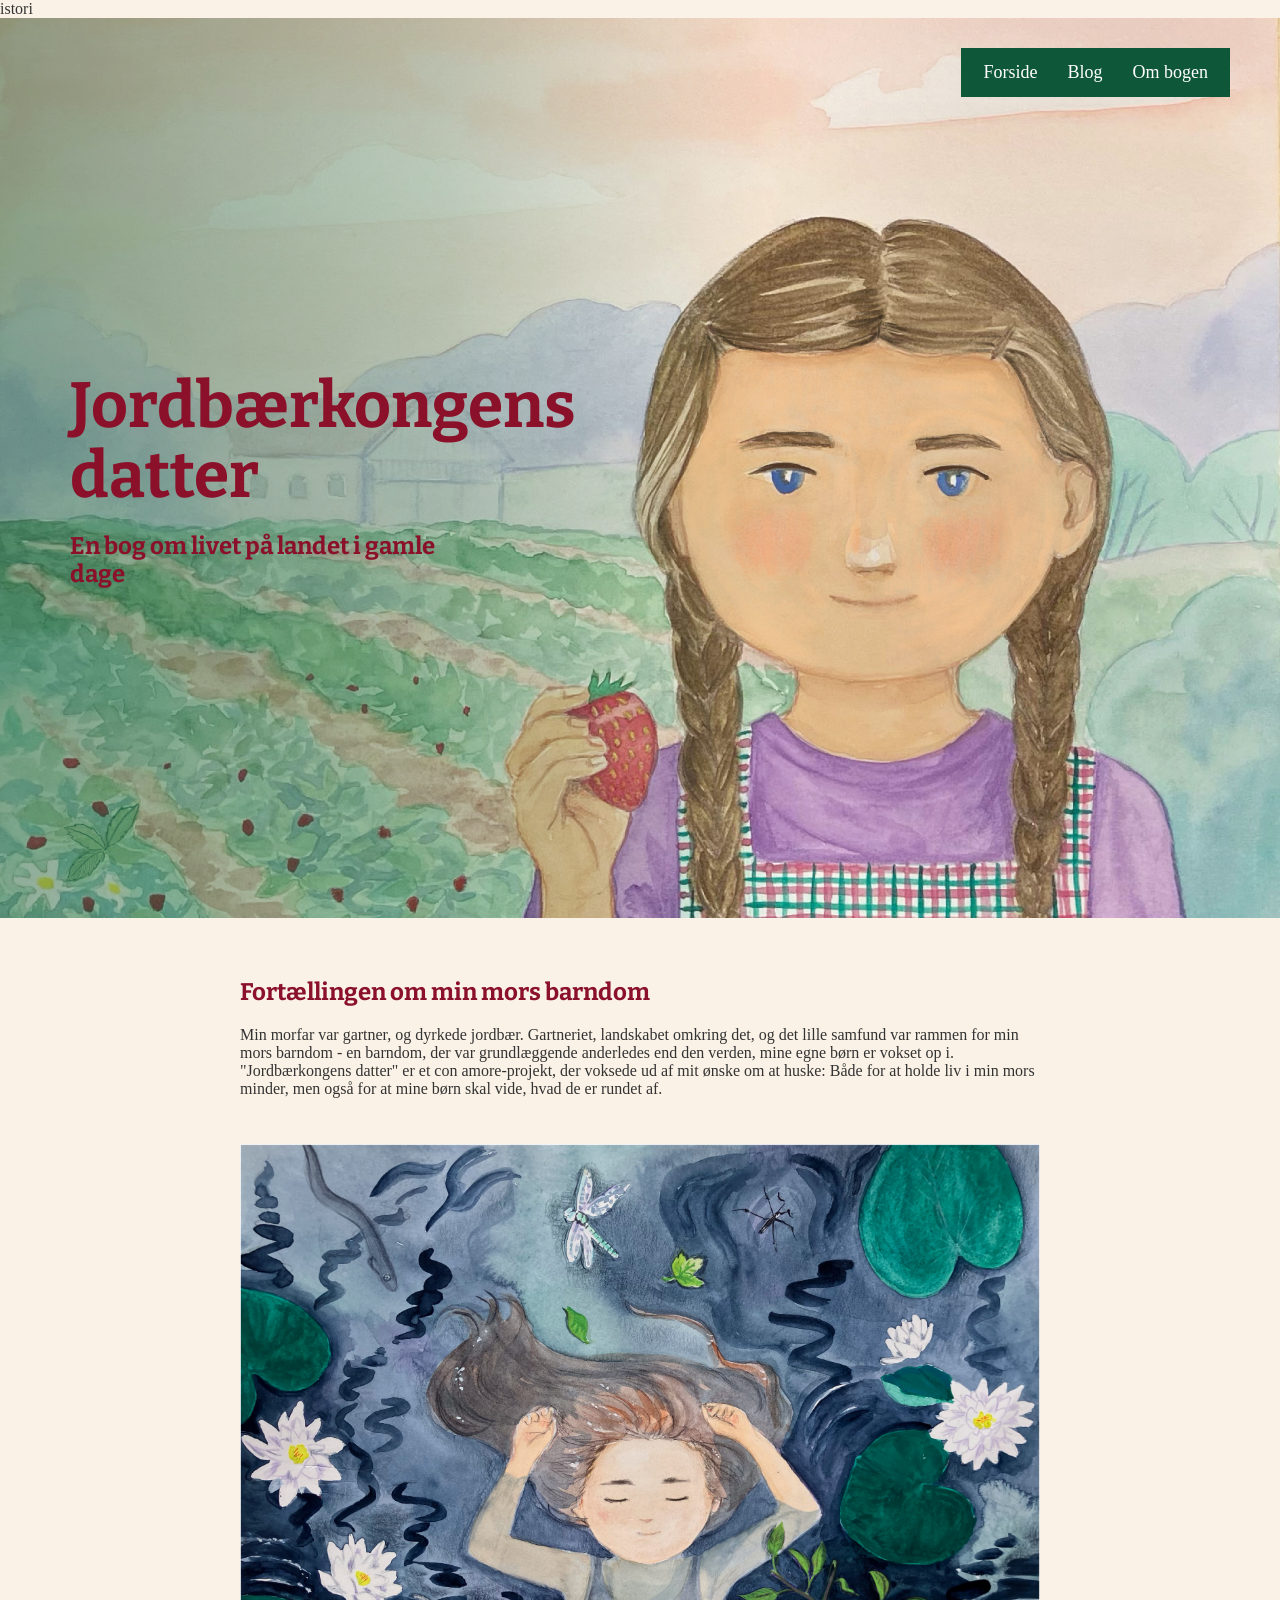
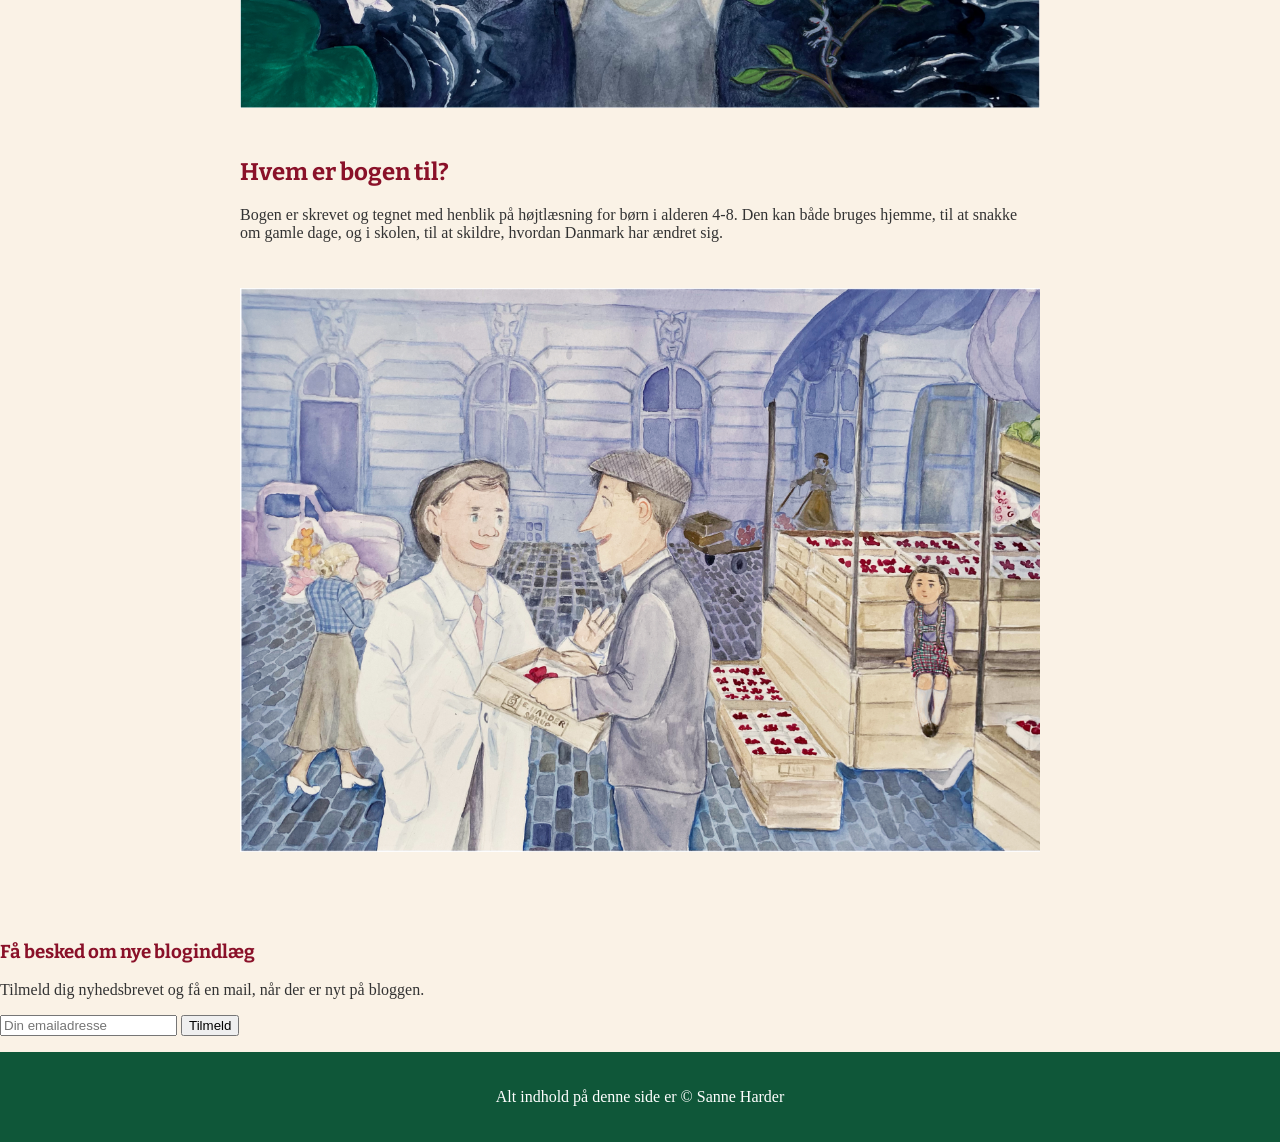
==== commit 796ea2b1: "Update index.html" ====
--- a/index.html
+++ b/index.html
@@ -47,30 +47,27 @@
 
 </section>
 
-<section class="newsletter">
+<div class="newsletter-box">
 
-<h2 style="color: #c1b3e3;">Få nyt om bogen</h2>
+<h3>Få besked om nye blogindlæg</h3>
 
-<p>Tilmeld dig nyhedsbrevet og bliv opdateret, når der er nyt på bloggen!</p>
+<p>Tilmeld dig nyhedsbrevet og få en mail, når der er nyt på bloggen.</p>
 
-
- <form action="https://github.us11.list-manage.com/subscribe/post?u=32e0e0b4f918acc6478ac3cf6&id=2d124d358f"
+<form action="https://github.us11.list-manage.com/subscribe/post?u=32e0e0b4f918acc6478ac3cf6&id=2d124d358f"
       method="post"
       target="_blank">
 
-  <input type="email" name="EMAIL" placeholder="Din email" required>
+<input type="email" name="EMAIL" placeholder="Din emailadresse" required>
 
-  <!-- bot protection (skal blive) -->
-  <div style="position:absolute; left:-5000px;" aria-hidden="true">
-    <input type="text" name="b_32e0e0b4f918acc6478ac3cf6_2d124d358f" tabindex="-1" value="">
-  </div>
+<div style="position:absolute; left:-5000px;" aria-hidden="true">
+<input type="text" name="b_32e0e0b4f918acc6478ac3cf6_2d124d358f" tabindex="-1" value="">
+</div>
 
-  <button type="submit">Tilmeld</button>
+<button type="submit">Tilmeld</button>
 
 </form>
 
-
-</section>
+</div>
 
 <footer>
 
--- a/css/style.css
+++ b/css/style.css
@@ -97,11 +97,21 @@
   display: block;
 }
 
-.newsletter{
-background:#0F5739;
-color:white;
-text-align:center;
-padding:40px;
+.newsletter {
+  margin: 2rem 0;
+}
+
+.newsletter input[type="email"] {
+  padding: 8px;
+  border: 1px solid #ccc;
+  width: 220px;
+}
+
+.newsletter button {
+  padding: 8px 14px;
+  background: #8a1129;
+  color: white;
+  border: none;
 }
 
 .newsletter input{
